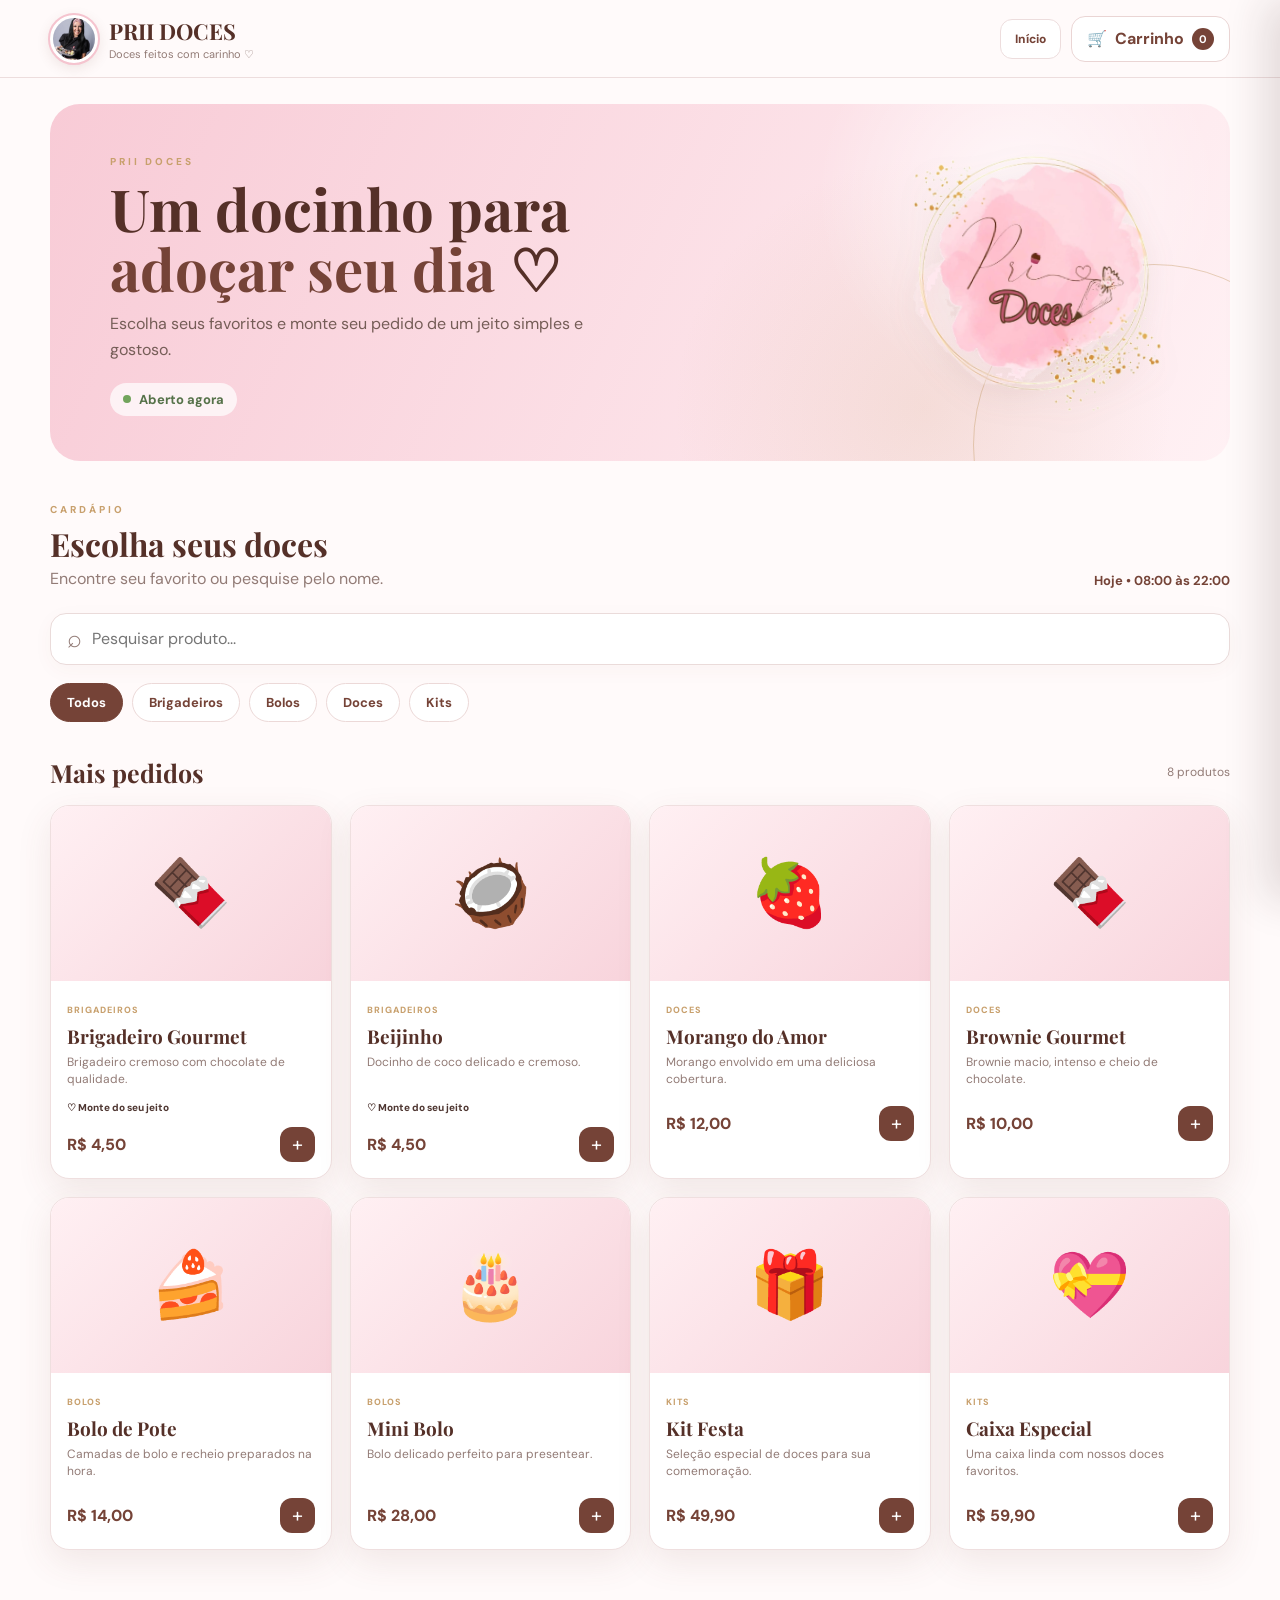
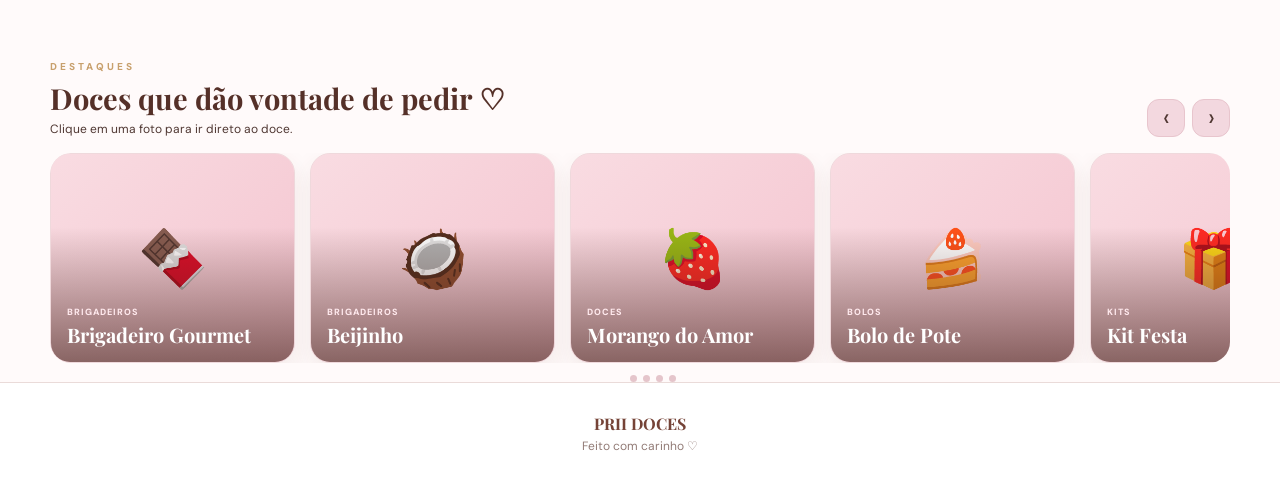
==== cardapio.html @ 85ca5402 "Add files via upload" ====
<!--
=================================================================
ARQUIVO HTML DOCUMENTADO

Este projeto foi organizado para facilitar futuras alterações.

SEÇÕES PRINCIPAIS:
1. Cabeçalho
2. Apresentação da empresa
3. Cardápio
4. Carrinho
5. Rodapé

DICA:
Procure pelos comentários ===== para localizar cada área.
=================================================================
-->

<!DOCTYPE html>
<html lang="pt-BR">
<head>
  <meta charset="UTF-8">
  <meta name="viewport" content="width=device-width, initial-scale=1.0">

  <!-- =========================================================
       PRII DOCES | SITE DA LOJA
       Estrutura:
       1. Cabeçalho
       2. Hero / apresentação
       3. Busca e categorias
       4. Produtos
       5. Carrinho
       6. Finalização
       ========================================================= -->

  <title>Cardápio | PRII DOCES</title>

  <!-- Fontes -->
  <link rel="preconnect" href="https://fonts.googleapis.com">
  <link rel="preconnect" href="https://fonts.gstatic.com" crossorigin>
  <link href="https://fonts.googleapis.com/css2?family=DM+Sans:wght@400;500;600;700&family=Playfair+Display:wght@500;600;700&display=swap" rel="stylesheet">

  <!-- Estilos do projeto -->
  <link rel="stylesheet" href="style.css">
</head>

<body>
  <!-- =========================================================
       HEADER
       ========================================================= -->
  <header class="site-header">
    <div class="container header-content">

      <a class="brand" href="index.html" aria-label="PRII DOCES - início">
        <img
          class="brand-photo"
          src="assets/perfil.jpg"
          alt="Foto da dona da PRII DOCES"
        >

        <div class="brand-info">
          <strong>PRII DOCES</strong>
          <span>Doces feitos com carinho ♡</span>
        </div>
      </a>

      <div class="header-actions">
        <a class="header-home-link" href="index.html">Início</a>

      <button class="cart-button" id="openCart" type="button">
        <span class="cart-icon">🛒</span>
        <span class="cart-label">Carrinho</span>
        <b id="cartCount">0</b>
      </button>
      </div>

    </div>
  </header>


  <main>

    <!-- =======================================================
         HERO
         ======================================================= -->
    <section class="hero-section">
      <div class="container hero-card">

        <div class="hero-content">
          <span class="eyebrow">PRII DOCES</span>

          <h1>
            Um docinho para
            <em>adoçar seu dia</em> ♡
          </h1>

          <p>
            Escolha seus favoritos e monte seu pedido
            de um jeito simples e gostoso.
          </p>

          <div class="store-status">
            <i></i>
            <span>Aberto agora</span>
          </div>
        </div>

        <!-- Selo com o logo enviado pela cliente -->
        <img
          class="hero-seal"
          src="assets/selo-piu-doces.png"
          alt="PRII DOCES"
        >

      </div>
    </section>


    <!-- =======================================================
         CARDÁPIO
         ======================================================= -->
    <section class="menu-section" id="cardapio">
      <div class="container">

        <div class="menu-heading">
          <div>
            <span class="section-label">CARDÁPIO</span>
            <h2>Escolha seus doces</h2>
            <p>Encontre seu favorito ou pesquise pelo nome.</p>
          </div>

          <span class="opening-hours">
            Hoje • 08:00 às 22:00
          </span>
        </div>


        <!-- Busca -->
        <div class="search-box">
          <span aria-hidden="true">⌕</span>

          <input
            id="searchInput"
            type="search"
            placeholder="Pesquisar produto..."
            autocomplete="off"
            aria-label="Pesquisar produto"
          >
        </div>


        <!-- Categorias -->
        <nav class="categories" id="categories" aria-label="Categorias do cardápio">

          <button class="category-button active" data-category="Todos" type="button">
            Todos
          </button>

          <button class="category-button" data-category="Brigadeiros" type="button">
            Brigadeiros
          </button>

          <button class="category-button" data-category="Bolos" type="button">
            Bolos
          </button>

          <button class="category-button" data-category="Doces" type="button">
            Doces
          </button>

          <button class="category-button" data-category="Kits" type="button">
            Kits
          </button>

        </nav>


        <!-- Produtos -->
        <div class="section-title">
          <h2>Mais pedidos</h2>
          <span id="resultCount"></span>
        </div>

        <div class="products-grid" id="products">
          <!-- Os produtos são renderizados pelo script.js -->
        </div>

      </div>
    </section>

  
<section class="featured-section">
  <div class="featured-heading">
    <div>
      <span class="section-label">DESTAQUES</span>
      <h2>Doces que dão vontade de pedir ♡</h2>
      <p>Clique em uma foto para ir direto ao doce.</p>
    </div>
    <div class="carousel-controls">
      <button id="carouselPrev" type="button">‹</button>
      <button id="carouselNext" type="button">›</button>
    </div>
  </div>
  <div class="carousel-window" id="carouselWindow">
    <div class="carousel-track" id="carouselTrack"></div>
  </div>
  <div class="carousel-dots" id="carouselDots"></div>
</section>

</main>


  <!-- =========================================================
       OVERLAY
       ========================================================= -->
  <div class="overlay" id="overlay"></div>


  <!-- =========================================================
       CARRINHO
       ========================================================= -->
  <aside class="cart-panel" id="cart" aria-label="Carrinho de compras">

    <div class="cart-header">
      <div>
        <span class="section-label">SEU PEDIDO</span>
        <h2>Carrinho</h2>
      </div>

      <button id="closeCart" class="close-button" type="button" aria-label="Fechar carrinho">
        ×
      </button>
    </div>

    <div class="cart-items" id="cartItems">
      <!-- Itens renderizados pelo script.js -->
    </div>

    <div class="cart-footer">

      <div class="cart-total">
        <span>Total</span>
        <strong id="cartTotal">R$ 0,00</strong>
      </div>

      <button class="primary-button" id="checkout" type="button">
        Continuar pedido
      </button>

    </div>

  </aside>

  <!-- PERSONALIZAÇÃO DO PRODUTO -->
  <div class="modal" id="customizationModal">
    <div class="modal-card product-customization-card">
      <button class="modal-close" id="closeCustomization" type="button">×</button>
      <span class="section-label">PERSONALIZE SEU PEDIDO</span>
      <div class="custom-product-heading">
        <div class="custom-product-icon" id="customProductEmoji">🍫</div>
        <div><h2 id="customProductName">Brigadeiro Gourmet</h2><p id="customProductDescription">Monte do seu jeito. Todas as opções são opcionais.</p></div>
      </div>
      <div class="custom-option-group"><div class="custom-option-title"><strong>Base / sabor</strong><span>Opcional</span></div><select id="customFlavor"><option value="">Não escolher</option><option>Chocolate</option><option>Ninho</option><option>Meio amargo</option></select></div>
      <div class="custom-option-group"><div class="custom-option-title"><strong>Recheio</strong><span>Opcional</span></div><select id="customFilling"><option value="">Sem recheio</option><option>Nutella</option><option>Morango</option><option>Coco</option></select></div>
      <div class="custom-option-group"><div class="custom-option-title"><strong>Finalização</strong><span>Opcional</span></div><select id="customTopping"><option value="">Não escolher</option><option>Granulado</option><option>Leite Ninho</option><option>Paçoca</option><option>Coco</option></select></div>
      <div class="custom-quantity-row"><div><strong>Quantidade</strong><span>Escolha quantos deseja adicionar</span></div><div class="custom-quantity-controls"><button id="customQuantityMinus" type="button">−</button><strong id="customQuantity">1</strong><button id="customQuantityPlus" type="button">+</button></div></div>
      <button class="primary-button" id="confirmCustomization" type="button">Adicionar ao carrinho</button>
      <button class="text-button" id="skipCustomization" type="button">Continuar sem personalizar</button>
    </div>
  </div>


  <!-- =========================================================
       MODAL DE FINALIZAÇÃO
       ========================================================= -->
  <div class="modal" id="checkoutModal">

    <div class="modal-card">

      <button
        class="modal-close"
        id="closeCheckout"
        type="button"
        aria-label="Fechar"
      >
        ×
      </button>

      <span class="section-label">FINALIZAR PEDIDO</span>

      <h2>Vamos preparar seu pedido ♡</h2>

      <label>
        Seu nome
        <input id="customerName" type="text" placeholder="Digite seu nome">
      </label>

      <label>
        Forma de pagamento
        <select id="payment">
          <option value="Pix">Pix</option>
          <option value="Cartão">Cartão</option>
          <option value="Dinheiro">Dinheiro</option>
        </select>
      </label>


      <div class="cash-change-box" id="cashChangeBox" hidden>
        <label>
          Troco para quanto?
          <input id="changeFor" type="number" min="0" step="0.01" inputmode="decimal" placeholder="Ex.: 50,00">
        </label>
        <p id="changePreview" class="change-preview">Informe o valor que você vai entregar.</p>
      </div>

      <label>
        Endereço / observação
        <textarea
          id="address"
          rows="3"
          placeholder="Endereço para entrega ou observações"
        ></textarea>
      </label>

      <button class="primary-button" id="whatsappOrder" type="button">
        Enviar pedido pelo WhatsApp
      </button>

      <small>
        O número do WhatsApp será configurado na próxima etapa.
      </small>

    </div>

  </div>


  <!-- =========================================================
       FOOTER
       ========================================================= -->
  <footer class="site-footer">
    <strong>PRII DOCES</strong>
    <span>Feito com carinho ♡</span>
  </footer>


  <!-- JavaScript principal -->
  <script src="script.js"></script>

</body>
</html>
---- style.css ----
/*
=================================================================
ARQUIVO CSS DOCUMENTADO

Organização sugerida:
01. Reset
02. Variáveis
03. Layout
04. Componentes
05. Responsividade

Altere cores, espaçamentos e fontes aqui.
=================================================================
*/

/* ============================================================
   PIU DOCES | STYLE.CSS
   Organização:
   01. Variáveis
   02. Reset / base
   03. Header
   04. Hero
   05. Cardápio
   06. Produtos
   07. Carrinho
   08. Modal
   09. Footer
   10. Responsividade
   ============================================================ */


/* ============================================================
   01. VARIÁVEIS
   ============================================================ */
:root {
  --color-background: #fffafa;
  --color-surface: #ffffff;

  --color-pink-light: #fff0f4;
  --color-pink: #f5c4cf;
  --color-pink-strong: #e89aaa;

  --color-wine: #754337;
  --color-wine-dark: #553028;

  --color-gold: #c8a06d;

  --color-text: #4f3732;
  --color-muted: #927b76;

  --border-color: #eddddd;

  --shadow-soft: 0 12px 35px rgba(117, 67, 55, 0.10);
}


/* ============================================================
   02. RESET / BASE
   ============================================================ */
* {
  box-sizing: border-box;
  margin: 0;
  padding: 0;
}

html {
  scroll-behavior: smooth;
}

body {
  min-height: 100vh;
  background: var(--color-background);
  color: var(--color-text);
  font-family: "DM Sans", sans-serif;
}

button,
input,
select,
textarea {
  font: inherit;
}

button {
  border: 0;
  cursor: pointer;
}

img {
  display: block;
  max-width: 100%;
}

.container {
  width: min(1180px, calc(100% - 40px));
  margin-inline: auto;
}

h1,
h2,
h3 {
  font-family: "Playfair Display", serif;
  color: var(--color-wine-dark);
}


/* ============================================================
   03. HEADER
   ============================================================ */
.site-header {
  position: sticky;
  top: 0;
  z-index: 20;

  height: 78px;

  background: rgba(255, 250, 250, 0.94);
  border-bottom: 1px solid var(--border-color);

  backdrop-filter: blur(12px);
}

.header-content {
  height: 100%;
  display: flex;
  align-items: center;
  justify-content: space-between;
}


/* Logo / perfil */
.brand {
  display: flex;
  align-items: center;
  gap: 11px;

  color: inherit;
  text-decoration: none;
}

.brand-photo {
  width: 48px;
  height: 48px;

  border-radius: 50%;
  object-fit: cover;

  border: 3px solid #fff;
  outline: 2px solid var(--color-pink);
  box-shadow: 0 4px 14px rgba(117, 67, 55, 0.15);
}

.brand-info strong {
  display: block;

  font-family: "Playfair Display", serif;
  font-size: 22px;

  color: var(--color-wine-dark);
}

.brand-info span {
  display: block;

  margin-top: 1px;

  color: var(--color-muted);
  font-size: 11px;
}


/* Carrinho do header */
.cart-button {
  display: flex;
  align-items: center;
  gap: 8px;

  padding: 11px 15px;

  border: 1px solid #ead5d4;
  border-radius: 14px;

  background: var(--color-surface);
  color: var(--color-wine);

  font-weight: 700;
}

.cart-button b {
  min-width: 22px;
  height: 22px;

  display: grid;
  place-items: center;

  border-radius: 50%;

  background: var(--color-wine);
  color: #fff;

  font-size: 11px;
}



/* ============================================================
   03B. TELA DE ENTRADA / CAPA PRII DOCES
   ============================================================ */
.welcome-section {
  min-height: 100svh;
  position: relative;
  overflow: hidden;
  display: grid;
  place-items: center;
  padding: 44px 20px;
  background:
    radial-gradient(circle at 15% 18%, rgba(255,255,255,.55), transparent 22%),
    radial-gradient(circle at 88% 80%, rgba(200,160,109,.22), transparent 24%),
    linear-gradient(145deg, #efadbf 0%, #f5c2cf 48%, #f8d6df 100%);
}

.welcome-section::before {
  content: "";
  position: absolute;
  width: min(760px, 90vw);
  height: min(760px, 90vw);
  border: 1px solid rgba(200,160,109,.38);
  border-radius: 50%;
  transform: translate(8%, -3%);
}

.welcome-section::after {
  content: "✦  •  ✦  •  ✦";
  position: absolute;
  right: 5%;
  bottom: 7%;
  color: rgba(200,160,109,.65);
  font-size: 20px;
  letter-spacing: 10px;
  transform: rotate(-8deg);
}

.welcome-card {
  position: relative;
  z-index: 2;
  width: min(620px, 100%);
  padding: 34px 30px 28px;
  text-align: center;
  border: 1px solid rgba(255,255,255,.58);
  border-radius: 34px;
  background: rgba(255,248,250,.28);
  box-shadow: 0 25px 70px rgba(117,67,55,.15);
  backdrop-filter: blur(8px);
}

.welcome-kicker {
  display: block;
  color: #8a5a4b;
  font-size: 10px;
  font-weight: 800;
  letter-spacing: 3px;
}

.welcome-logo-wrap {
  width: 210px;
  height: 210px;
  margin: 13px auto 8px;
  display: grid;
  place-items: center;
  border-radius: 50%;
  background: rgba(255,255,255,.42);
  box-shadow: 0 12px 30px rgba(117,67,55,.10);
}

.welcome-logo {
  width: 100%;
  height: 100%;
  object-fit: contain;
  filter: drop-shadow(0 7px 9px rgba(117,67,55,.08));
}

.welcome-card h1 {
  margin: 6px 0 9px;
  font-size: clamp(30px, 5vw, 44px);
  line-height: 1.08;
}

.welcome-card h1 em {
  color: #754337;
  font-style: normal;
}

.welcome-card > p {
  max-width: 470px;
  margin: 0 auto;
  color: #755d57;
  font-size: 14px;
  line-height: 1.55;
}

.welcome-actions {
  display: grid;
  gap: 11px;
  margin: 24px auto 20px;
  text-align: left;
}

.welcome-button {
  min-height: 68px;
  display: grid;
  grid-template-columns: 46px 1fr 24px;
  align-items: center;
  gap: 10px;
  padding: 10px 15px;
  border: 1px solid rgba(117,67,55,.12);
  border-radius: 18px;
  color: #553028;
  text-decoration: none;
  background: rgba(255,255,255,.86);
  box-shadow: 0 8px 20px rgba(117,67,55,.08);
  transition: transform .2s ease, box-shadow .2s ease, background .2s ease;
}

.welcome-button:hover {
  transform: translateY(-2px);
  box-shadow: 0 13px 28px rgba(117,67,55,.13);
}

.welcome-button-icon {
  width: 42px;
  height: 42px;
  display: grid;
  place-items: center;
  border-radius: 13px;
  background: #f8dce4;
  font-size: 20px;
}

.welcome-button strong,
.welcome-button small {
  display: block;
}

.welcome-button strong {
  font-size: 14px;
}

.welcome-button small {
  margin-top: 2px;
  color: #927b76;
  font-size: 11px;
}

.welcome-button > b {
  color: #a77869;
  font-size: 25px;
  font-weight: 500;
  text-align: right;
}

.welcome-button-menu {
  background: #fffafc;
}

.welcome-button-whatsapp .welcome-button-icon {
  background: #f2d7df;
}

.welcome-button-instagram .welcome-button-icon {
  background: #eed5dd;
}

.welcome-footer {
  color: #8f675c;
  font-size: 9px;
  font-weight: 800;
  letter-spacing: 2px;
}

.welcome-decor {
  position: absolute;
  width: 170px;
  height: 170px;
  border: 1px solid rgba(255,255,255,.42);
  border-radius: 50%;
}

.welcome-decor-one {
  left: -70px;
  top: 14%;
}

.welcome-decor-two {
  right: -75px;
  bottom: 18%;
}

@media (max-width: 600px) {
  .welcome-section {
    min-height: auto;
    padding: 24px 14px;
  }

  .welcome-card {
    padding: 26px 17px 22px;
    border-radius: 27px;
  }

  .welcome-logo-wrap {
    width: 175px;
    height: 175px;
  }

  .welcome-card h1 {
    font-size: 31px;
  }

  .welcome-button {
    min-height: 64px;
    grid-template-columns: 42px 1fr 20px;
    padding: 9px 12px;
  }
}


/* ============================================================
   04. HERO
   ============================================================ */
.hero-section {
  padding-top: 26px;
}

.hero-card {
  min-height: 310px;

  position: relative;
  overflow: hidden;

  display: flex;
  align-items: center;

  padding: 45px 60px;

  border-radius: 30px;

  background:
    radial-gradient(circle at 82% 25%, rgba(255, 255, 255, 0.70), transparent 20%),
    radial-gradient(circle at 74% 85%, rgba(200, 160, 109, 0.16), transparent 27%),
    linear-gradient(115deg, #f8cbd6, #fff1f4);
}


/* Círculo decorativo */
.hero-card::after {
  content: "";

  position: absolute;

  width: 360px;
  height: 360px;

  right: -105px;
  bottom: -165px;

  border: 1px solid rgba(200, 160, 109, 0.45);
  border-radius: 50%;
}


.hero-content {
  position: relative;
  z-index: 2;

  max-width: 650px;
}

.section-label,
.eyebrow {
  color: var(--color-gold);

  font-size: 10px;
  font-weight: 800;

  letter-spacing: 3px;
}


.hero-card h1 {
  margin: 9px 0 13px;

  font-size: clamp(35px, 5vw, 58px);
  line-height: 1.03;
}

.hero-card h1 em {
  color: var(--color-wine);
  font-style: normal;
}

.hero-card p {
  max-width: 510px;

  color: #755d57;

  line-height: 1.6;
}


.store-status {
  display: inline-flex;
  align-items: center;
  gap: 8px;

  margin-top: 20px;
  padding: 8px 13px;

  border-radius: 99px;

  background: rgba(255, 255, 255, 0.72);

  color: #557249;

  font-size: 13px;
  font-weight: 700;
}

.store-status i {
  width: 8px;
  height: 8px;

  border-radius: 50%;

  background: #72a45c;
}


/* Selo enviado pela cliente */
.hero-seal {
  position: absolute;
  z-index: 2;

  right: 5%;
  top: 50%;

  width: 270px;
  height: 270px;

  object-fit: contain;

  transform: translateY(-50%) rotate(3deg);

  filter: drop-shadow(0 12px 15px rgba(117, 67, 55, 0.10));
}


/* ============================================================
   05. CARDÁPIO
   ============================================================ */
.menu-section {
  padding: 36px 0 70px;
}

.menu-heading {
  display: flex;
  align-items: end;
  justify-content: space-between;
  gap: 20px;
}

.menu-heading h2 {
  margin-top: 4px;

  font-size: 32px;
}

.menu-heading p {
  margin-top: 3px;

  color: var(--color-muted);
}

.opening-hours {
  color: var(--color-wine);

  font-size: 13px;
  font-weight: 700;
}


/* Busca */
.search-box {
  height: 52px;

  display: flex;
  align-items: center;
  gap: 10px;

  margin-top: 24px;
  padding: 0 16px;

  background: #fff;

  border: 1px solid #eadbda;
  border-radius: 16px;

  box-shadow: 0 5px 20px rgba(117, 67, 55, 0.04);
}

.search-box span {
  color: var(--color-muted);
  font-size: 25px;
}

.search-box input {
  width: 100%;

  outline: none;
  border: 0;

  background: transparent;
  color: var(--color-text);
}


/* Categorias */
.categories {
  display: flex;
  gap: 9px;

  overflow-x: auto;

  padding: 18px 0 7px;

  scrollbar-width: none;
}

.categories::-webkit-scrollbar {
  display: none;
}

.category-button {
  flex: 0 0 auto;

  padding: 10px 16px;

  border: 1px solid #ecd9d8;
  border-radius: 99px;

  background: #fff;
  color: var(--color-wine);

  font-size: 13px;
  font-weight: 700;

  transition: 0.2s;
}

.category-button:hover {
  transform: translateY(-1px);
}

.category-button.active {
  border-color: var(--color-wine);

  background: var(--color-wine);
  color: #fff;
}


/* Título dos resultados */
.section-title {
  display: flex;
  align-items: center;
  justify-content: space-between;

  margin: 27px 0 16px;
}

.section-title h2 {
  font-size: 25px;
}

#resultCount {
  color: var(--color-muted);
  font-size: 12px;
}


/* ============================================================
   06. PRODUTOS
   ============================================================ */
.products-grid {
  display: grid;
  grid-template-columns: repeat(4, 1fr);
  gap: 18px;
}

.product-card {
  overflow: hidden;

  background: #fff;

  border: 1px solid #efdfdf;
  border-radius: 19px;

  box-shadow: var(--shadow-soft);

  transition: 0.2s ease;
}

.product-card:hover {
  transform: translateY(-3px);

  box-shadow: 0 18px 40px rgba(117, 67, 55, 0.13);
}


.product-image {
  height: 175px;

  display: grid;
  place-items: center;

  background: linear-gradient(135deg, #fff0f3, #f8d4dc);

  font-size: 65px;
}

.product-info {
  padding: 16px;
}

.product-category {
  color: var(--color-gold);

  text-transform: uppercase;
  letter-spacing: 1px;

  font-size: 9px;
  font-weight: 800;
}

.product-info h3 {
  margin: 5px 0;

  font-size: 19px;
}

.product-info p {
  min-height: 39px;

  color: var(--color-muted);

  font-size: 12px;
  line-height: 1.45;
}

.product-bottom {
  display: flex;
  align-items: center;
  justify-content: space-between;

  margin-top: 13px;
}

.product-price {
  color: var(--color-wine);
  font-weight: 800;
}

.add-product {
  width: 35px;
  height: 35px;

  border-radius: 12px;

  background: var(--color-wine);
  color: #fff;

  font-size: 20px;
}


/* ============================================================
   07. CARRINHO
   ============================================================ */
.overlay {
  position: fixed;
  inset: 0;
  z-index: 30;

  background: rgba(50, 28, 24, 0.38);

  opacity: 0;
  visibility: hidden;

  transition: 0.25s;
}

.overlay.show {
  opacity: 1;
  visibility: visible;
}

.cart-panel {
  position: fixed;
  z-index: 40;

  top: 0;
  right: 0;

  width: min(420px, 100%);
  height: 100%;

  display: flex;
  flex-direction: column;

  background: #fffafa;

  box-shadow: -15px 0 40px rgba(60, 30, 25, 0.14);

  transform: translateX(100%);
  transition: transform 0.3s ease;
}

.cart-panel.open {
  transform: translateX(0);
}

.cart-header {
  display: flex;
  justify-content: space-between;

  padding: 25px;

  border-bottom: 1px solid #efdddd;
}

.cart-header h2 {
  margin-top: 3px;
  font-size: 28px;
}

.close-button,
.modal-close {
  background: transparent;

  color: var(--color-wine);

  font-size: 28px;
}

.cart-items {
  flex: 1;

  overflow-y: auto;

  padding: 18px 25px;
}

.empty-cart {
  margin-top: 100px;

  text-align: center;

  color: var(--color-muted);
}

.empty-cart .empty-icon {
  margin-bottom: 12px;

  font-size: 55px;
}

.empty-cart h3 {
  margin-bottom: 5px;
}

.cart-item {
  display: grid;
  grid-template-columns: 58px 1fr auto;
  gap: 12px;
  align-items: center;

  padding: 12px 0;

  border-bottom: 1px solid #f0e2e1;
}

.cart-item-image {
  width: 58px;
  height: 58px;

  display: grid;
  place-items: center;

  border-radius: 13px;

  background: #f9dce2;

  font-size: 28px;
}

.cart-item h4 {
  color: var(--color-wine-dark);
  font-size: 14px;
}

.cart-item p {
  margin-top: 3px;

  color: var(--color-muted);
  font-size: 12px;
}

.quantity-controls {
  display: flex;
  align-items: center;
  gap: 7px;

  margin-top: 7px;
}

.quantity-controls button {
  width: 22px;
  height: 22px;

  border-radius: 7px;

  background: #f4dfe1;
  color: var(--color-wine);
}

.cart-footer {
  padding: 20px 25px 28px;

  border-top: 1px solid #efdddd;
}

.cart-total {
  display: flex;
  justify-content: space-between;
  align-items: center;

  margin-bottom: 14px;
}

.cart-total strong {
  color: var(--color-wine);
  font-size: 21px;
}


/* Botão principal */
.primary-button {
  width: 100%;

  padding: 14px;

  border-radius: 13px;

  background: var(--color-wine);
  color: #fff;

  font-weight: 800;
}

.primary-button:disabled {
  opacity: 0.5;
  cursor: not-allowed;
}


/* ============================================================
   08. MODAL
   ============================================================ */
.modal {
  position: fixed;
  inset: 0;
  z-index: 50;

  display: grid;
  place-items: center;

  padding: 20px;

  background: rgba(50, 28, 24, 0.42);

  opacity: 0;
  visibility: hidden;

  transition: 0.2s;
}

.modal.show {
  opacity: 1;
  visibility: visible;
}

.modal-card {
  position: relative;

  width: min(500px, 100%);

  padding: 30px;

  background: #fffafa;

  border-radius: 24px;

  box-shadow: 0 25px 70px rgba(50, 28, 24, 0.25);
}

.modal-card h2 {
  margin: 7px 0 22px;

  font-size: 28px;
}

.modal-close {
  position: absolute;

  top: 15px;
  right: 20px;
}

.modal-card label {
  display: block;

  margin-bottom: 14px;

  color: var(--color-wine-dark);

  font-size: 13px;
  font-weight: 700;
}

.modal-card input,
.modal-card select,
.modal-card textarea {
  width: 100%;

  margin-top: 7px;
  padding: 12px 13px;

  outline: none;

  border: 1px solid #e8d5d3;
  border-radius: 11px;

  background: #fff;
  color: var(--color-text);

  resize: vertical;
}

.modal-card small {
  display: block;

  margin-top: 9px;

  color: var(--color-muted);

  text-align: center;

  font-size: 10px;
}


/* ============================================================
   09. FOOTER
   ============================================================ */
.site-footer {
  padding: 30px 20px;

  background: #fff;

  border-top: 1px solid #eadbd9;

  text-align: center;
}

.site-footer strong {
  display: block;

  color: var(--color-wine);

  font-family: "Playfair Display", serif;
}

.site-footer span {
  color: var(--color-muted);
  font-size: 12px;
}


/* ============================================================
   10. RESPONSIVIDADE
   ============================================================ */
@media (max-width: 900px) {
  .hero-card,
  .menu-section .container {
    width: min(100% - 40px, 1180px);
  }

  .products-grid {
    grid-template-columns: repeat(2, 1fr);
  }

  .hero-seal {
    right: 2%;
    width: 220px;
    height: 220px;

    opacity: 0.75;
  }
}


@media (max-width: 600px) {
  .container {
    width: min(100% - 28px, 1180px);
  }

  .site-header {
    height: 74px;
  }

  .brand-photo {
    width: 44px;
    height: 44px;
  }

  .brand-info strong {
    font-size: 19px;
  }

  .cart-label {
    display: none;
  }

  .hero-section {
    padding-top: 14px;
  }

  .hero-card {
    min-height: 350px;

    align-items: flex-start;

    padding: 34px 24px;

    border-radius: 24px;
  }

  .hero-card h1 {
    font-size: 40px;
  }

  .hero-seal {
    width: 190px;
    height: 190px;

    right: 2px;
    bottom: -25px;
    top: auto;

    transform: rotate(3deg);

    opacity: 0.58;
  }

  .menu-heading {
    align-items: flex-start;
    flex-direction: column;
  }

  .products-grid {
    grid-template-columns: repeat(2, 1fr);
    gap: 11px;
  }

  .product-image {
    height: 135px;
    font-size: 50px;
  }

  .product-info {
    padding: 12px;
  }

  .product-info h3 {
    font-size: 16px;
  }

  .product-info p {
    font-size: 11px;
  }

  .product-price {
    font-size: 13px;
  }
}


/* PERSONALIZAÇÃO E TROCO */
.product-customization-card{max-height:min(760px,92vh);overflow-y:auto}.custom-product-heading{display:flex;align-items:center;gap:14px;margin:10px 0 22px;padding-right:25px}.custom-product-icon{width:64px;height:64px;flex:0 0 64px;display:grid;place-items:center;border-radius:18px;background:linear-gradient(135deg,#fff0f3,#f7cbd4);font-size:34px}.custom-product-heading h2{margin:0 0 4px;font-size:25px}.custom-product-heading p{color:var(--muted);font-size:12px;line-height:1.45}.custom-option-group{margin-bottom:14px}.custom-option-title{display:flex;align-items:center;justify-content:space-between;margin-bottom:7px}.custom-option-title strong{color:var(--wine-dark);font-size:13px}.custom-option-title span{color:var(--gold);font-size:10px;font-weight:800;text-transform:uppercase;letter-spacing:.7px}.custom-option-group select{width:100%;padding:12px 13px;border:1px solid #e8d5d3;border-radius:11px;outline:none;background:white;color:var(--text)}.custom-quantity-row{display:flex;align-items:center;justify-content:space-between;gap:15px;margin:20px 0;padding:14px;border-radius:14px;background:#fff3f5;border:1px solid #f0dfe0}.custom-quantity-row>div:first-child strong,.custom-quantity-row>div:first-child span{display:block}.custom-quantity-row>div:first-child strong{color:var(--wine-dark);font-size:13px}.custom-quantity-row>div:first-child span{margin-top:3px;color:var(--muted);font-size:10px}.custom-quantity-controls{display:flex;align-items:center;gap:11px}.custom-quantity-controls button{width:30px;height:30px;border-radius:9px;background:var(--wine);color:white;font-size:18px}.custom-quantity-controls strong{min-width:18px;text-align:center;color:var(--wine-dark)}.text-button{width:100%;margin-top:9px;padding:10px;background:transparent;color:var(--wine);font-size:12px;font-weight:700}.cash-change-box{margin:-2px 0 14px;padding:13px;border:1px dashed #e1c8c7;border-radius:12px;background:#fff6f7}.cash-change-box label{margin-bottom:0}.cash-change-box[hidden]{display:none}.change-preview{margin-top:8px;color:var(--muted);font-size:11px}.change-preview.valid{color:#557249;font-weight:700}.change-preview.invalid{color:#a44949;font-weight:700}.customizable-label{display:block;margin-top:8px;color:var(--gold);font-size:10px;font-weight:800}


/* ============================================================
   BOTÃO SECUNDÁRIO DA PERSONALIZAÇÃO
   ============================================================ */

#skipCustomization {
  background: #f3d8df;
  color: var(--wine-dark);
  border: 1px solid #e7c2cb;
  border-radius: 12px;
  transition: .2s ease;
}

#skipCustomization:hover {
  background: #eccbd4;
  transform: translateY(-1px);
}

#skipCustomization:active {
  transform: translateY(0);
}

.featured-section{max-width:1180px;margin:34px auto 0}
.featured-heading{display:flex;align-items:end;justify-content:space-between;gap:20px;margin-bottom:16px}
.featured-heading h2{margin-top:4px;font-size:29px}
.featured-heading p{margin-top:4px;color:var(--muted);font-size:12px}
.carousel-controls{display:flex;gap:7px}
.carousel-controls button{width:38px;height:38px;border-radius:12px;background:#f3d8df;border:1px solid #e8c5cd;color:var(--wine-dark);font-size:25px;cursor:pointer}
.carousel-window{overflow:hidden;border-radius:21px}
.carousel-track{display:flex;gap:15px;will-change:transform;transition:transform 1.2s cubic-bezier(.22,.61,.36,1)}
.carousel-card{position:relative;flex:0 0 245px;height:210px;overflow:hidden;border-radius:20px;background:#f9dce2;border:1px solid #efd9dc;box-shadow:0 10px 25px rgba(117,67,55,.09);cursor:pointer}
.carousel-card img{width:100%;height:100%;display:block;object-fit:cover;transition:transform .4s}
.carousel-card:hover img{transform:scale(1.04)}
.carousel-card:after{content:"";position:absolute;inset:35% 0 0;background:linear-gradient(transparent,rgba(70,35,28,.62));pointer-events:none}
.carousel-placeholder{width:100%;height:100%;display:grid;place-items:center;background:linear-gradient(135deg,#f9dce2,#f4c4cf);font-size:56px}
.carousel-card-info{position:absolute;z-index:2;left:16px;right:16px;bottom:14px;color:white}
.carousel-card-info small{display:block;margin-bottom:3px;color:#ffe9ed;font-size:9px;font-weight:800;letter-spacing:1px;text-transform:uppercase}
.carousel-card-info strong{display:block;font-family:"Playfair Display",serif;font-size:20px}
.carousel-dots{display:flex;justify-content:center;gap:6px;margin-top:12px}
.carousel-dot{width:7px;height:7px;border:0;border-radius:50%;background:#e5c5cb;padding:0}
.carousel-dot.active{width:20px;border-radius:99px;background:var(--wine)}
.cash-change-box{margin:-2px 0 14px;padding:13px;border:1px dashed #e1c8c7;border-radius:12px;background:#fff6f7}
.cash-change-box[hidden]{display:none!important}
.cash-change-box input{width:100%;margin-top:7px;padding:12px 13px;border:1px solid #e8d5d3;border-radius:11px;outline:none;background:white;color:var(--text)}
.change-preview{margin-top:8px;color:var(--muted);font-size:11px}
.change-preview.valid{color:#557249;font-weight:700}
.change-preview.invalid{color:#a44949;font-weight:700}
.product-card.product-highlight{animation:productHighlight 1.8s ease}
@keyframes productHighlight{0%,100%{transform:translateY(0)}35%{transform:translateY(-5px);box-shadow:0 0 0 4px #f0c8d1,0 18px 40px rgba(117,67,55,.15)}}
@media(max-width:600px){.featured-section{margin-left:14px;margin-right:14px}.featured-heading h2{font-size:24px}.carousel-card{flex-basis:210px;height:185px}}

/* Separação site institucional / cardápio */
.header-actions{display:flex;align-items:center;gap:10px}.header-home-link{display:inline-flex;align-items:center;height:40px;padding:0 14px;border:1px solid var(--border-color);border-radius:12px;background:#fff;color:var(--color-wine);font-size:12px;font-weight:800;text-decoration:none;transition:.2s}.header-home-link:hover{transform:translateY(-1px);border-color:var(--color-pink-strong)}
@media(max-width:600px){.header-home-link{display:none}}
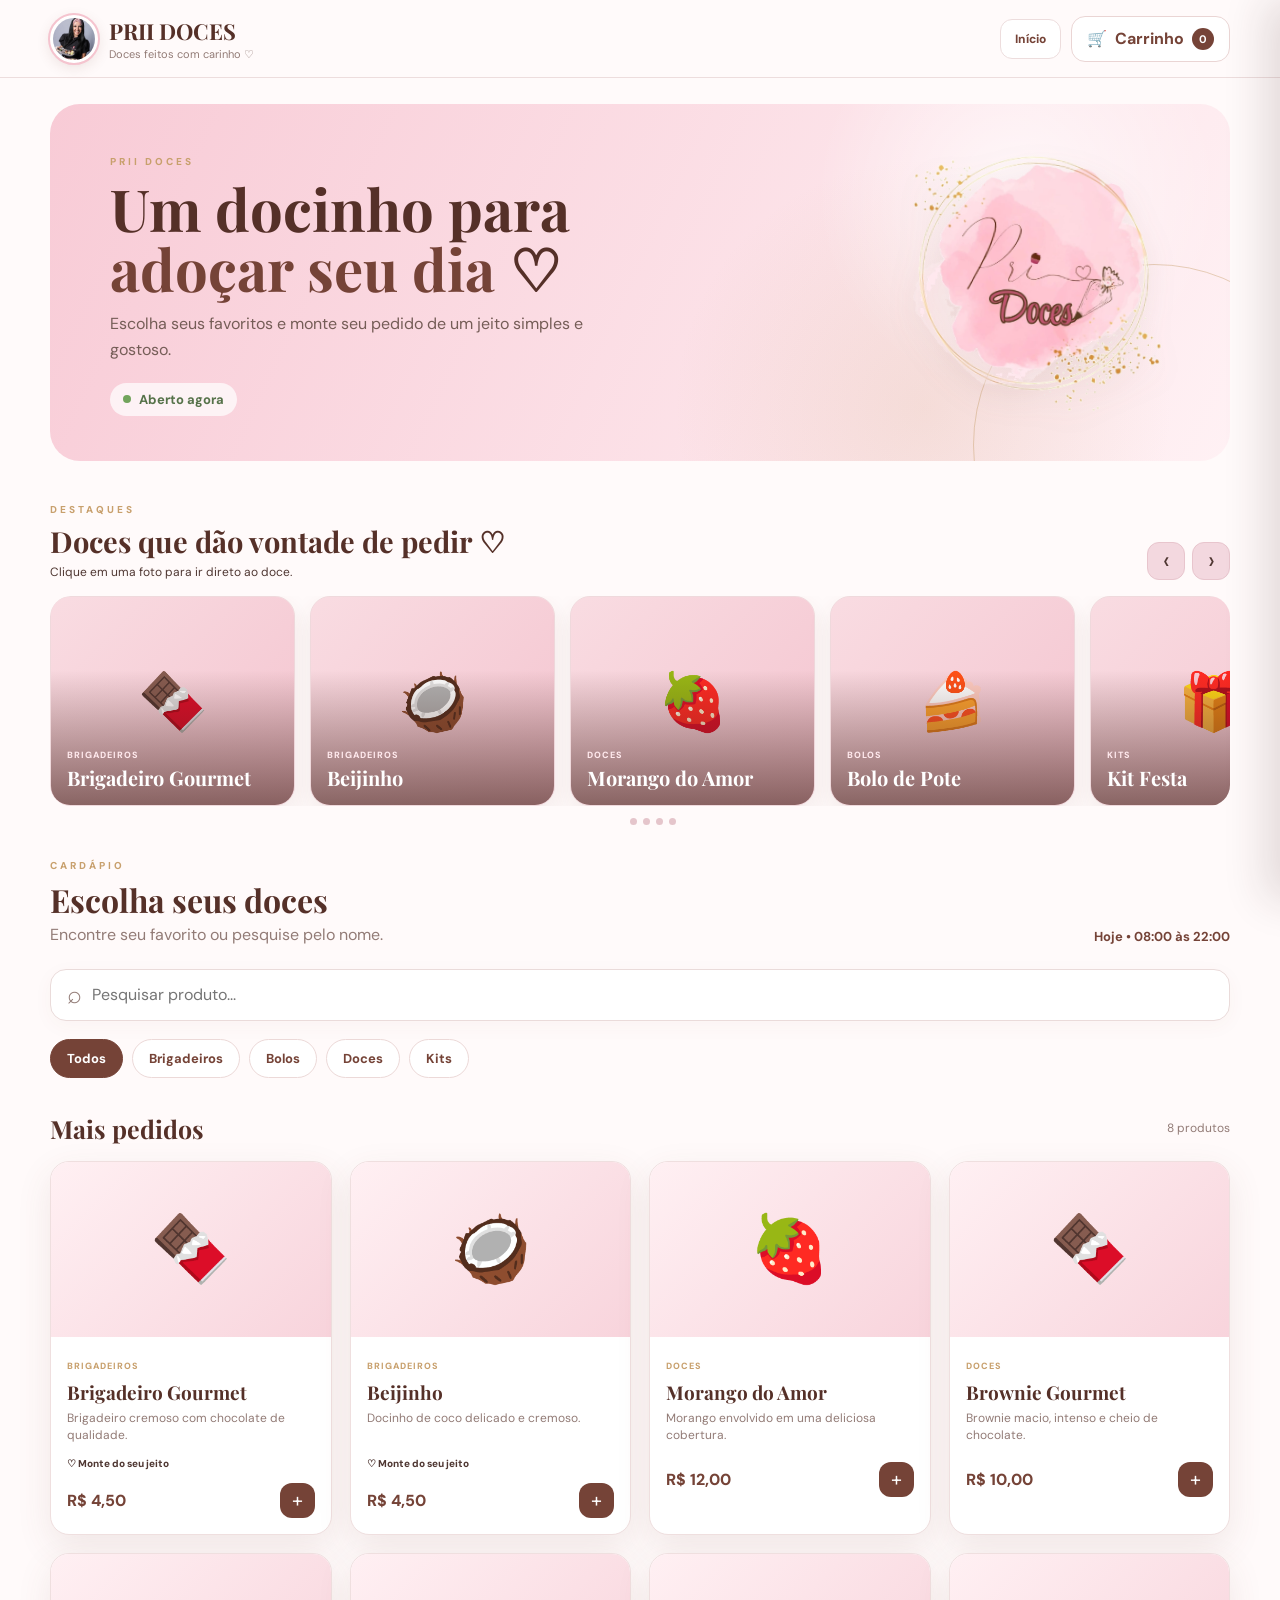
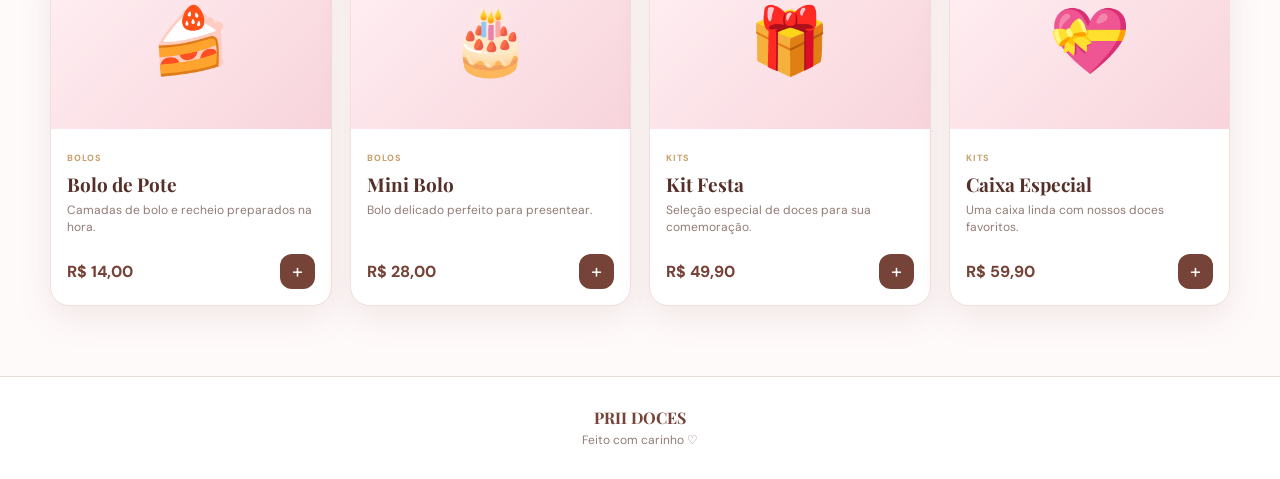
==== commit 2eda987a: "Add files via upload" ====
--- a/cardapio.html
+++ b/cardapio.html
@@ -122,6 +122,24 @@
     <section class="menu-section" id="cardapio">
       <div class="container">
 
+<section class="featured-section">
+  <div class="featured-heading">
+    <div>
+      <span class="section-label">DESTAQUES</span>
+      <h2>Doces que dão vontade de pedir ♡</h2>
+      <p>Clique em uma foto para ir direto ao doce.</p>
+    </div>
+    <div class="carousel-controls">
+      <button id="carouselPrev" type="button">‹</button>
+      <button id="carouselNext" type="button">›</button>
+    </div>
+  </div>
+  <div class="carousel-window" id="carouselWindow">
+    <div class="carousel-track" id="carouselTrack"></div>
+  </div>
+  <div class="carousel-dots" id="carouselDots"></div>
+</section>
+
         <div class="menu-heading">
           <div>
             <span class="section-label">CARDÁPIO</span>
@@ -133,6 +151,8 @@
             Hoje • 08:00 às 22:00
           </span>
         </div>
+
+
 
 
         <!-- Busca -->
@@ -189,23 +209,7 @@
     </section>
 
   
-<section class="featured-section">
-  <div class="featured-heading">
-    <div>
-      <span class="section-label">DESTAQUES</span>
-      <h2>Doces que dão vontade de pedir ♡</h2>
-      <p>Clique em uma foto para ir direto ao doce.</p>
-    </div>
-    <div class="carousel-controls">
-      <button id="carouselPrev" type="button">‹</button>
-      <button id="carouselNext" type="button">›</button>
-    </div>
-  </div>
-  <div class="carousel-window" id="carouselWindow">
-    <div class="carousel-track" id="carouselTrack"></div>
-  </div>
-  <div class="carousel-dots" id="carouselDots"></div>
-</section>
+
 
 </main>
 
--- a/style.css
+++ b/style.css
@@ -1228,15 +1228,16 @@
   transform: translateY(0);
 }
 
-.featured-section{max-width:1180px;margin:34px auto 0}
+.featured-section{width:100%;margin:0 0 28px}
 .featured-heading{display:flex;align-items:end;justify-content:space-between;gap:20px;margin-bottom:16px}
 .featured-heading h2{margin-top:4px;font-size:29px}
 .featured-heading p{margin-top:4px;color:var(--muted);font-size:12px}
 .carousel-controls{display:flex;gap:7px}
 .carousel-controls button{width:38px;height:38px;border-radius:12px;background:#f3d8df;border:1px solid #e8c5cd;color:var(--wine-dark);font-size:25px;cursor:pointer}
-.carousel-window{overflow:hidden;border-radius:21px}
+.carousel-window{overflow:hidden;border-radius:21px;touch-action:pan-y}
 .carousel-track{display:flex;gap:15px;will-change:transform;transition:transform 1.2s cubic-bezier(.22,.61,.36,1)}
 .carousel-card{position:relative;flex:0 0 245px;height:210px;overflow:hidden;border-radius:20px;background:#f9dce2;border:1px solid #efd9dc;box-shadow:0 10px 25px rgba(117,67,55,.09);cursor:pointer}
+.carousel-card:focus-visible{outline:3px solid #e89aaa;outline-offset:3px}
 .carousel-card img{width:100%;height:100%;display:block;object-fit:cover;transition:transform .4s}
 .carousel-card:hover img{transform:scale(1.04)}
 .carousel-card:after{content:"";position:absolute;inset:35% 0 0;background:linear-gradient(transparent,rgba(70,35,28,.62));pointer-events:none}
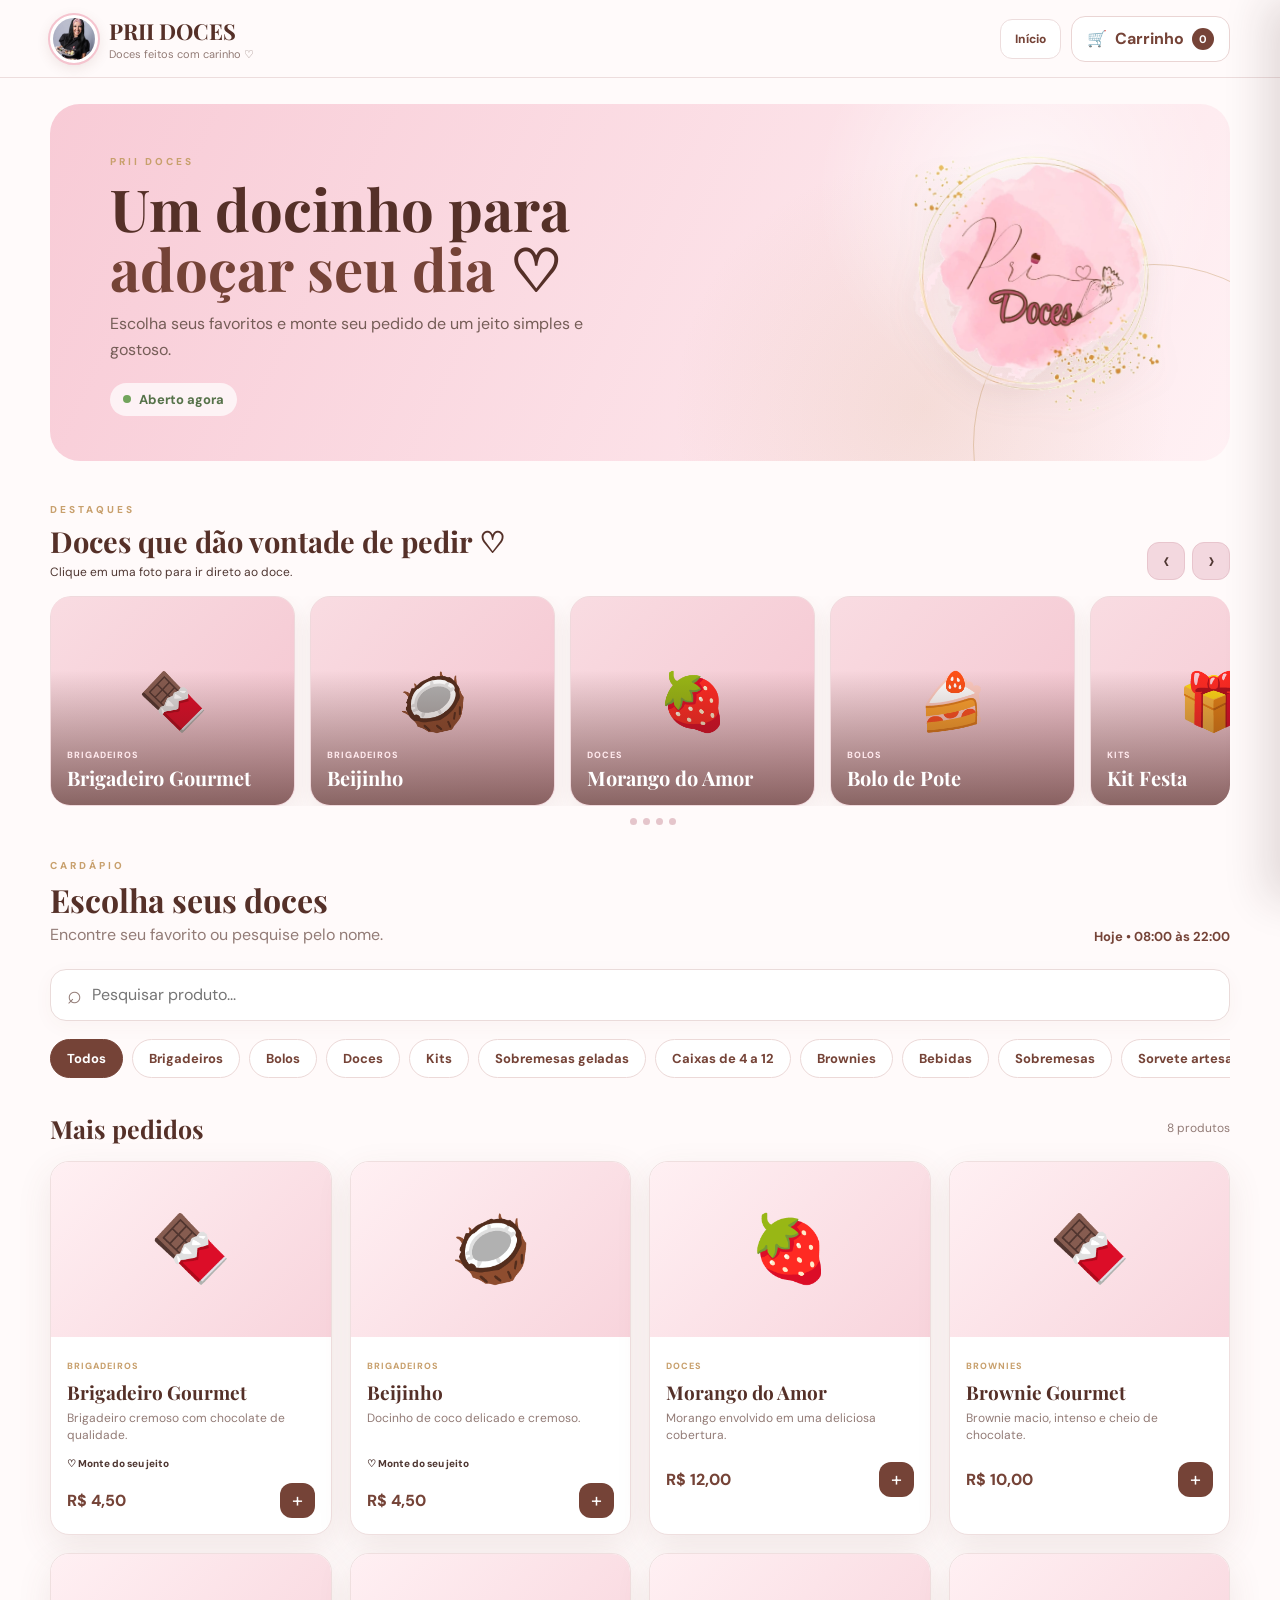
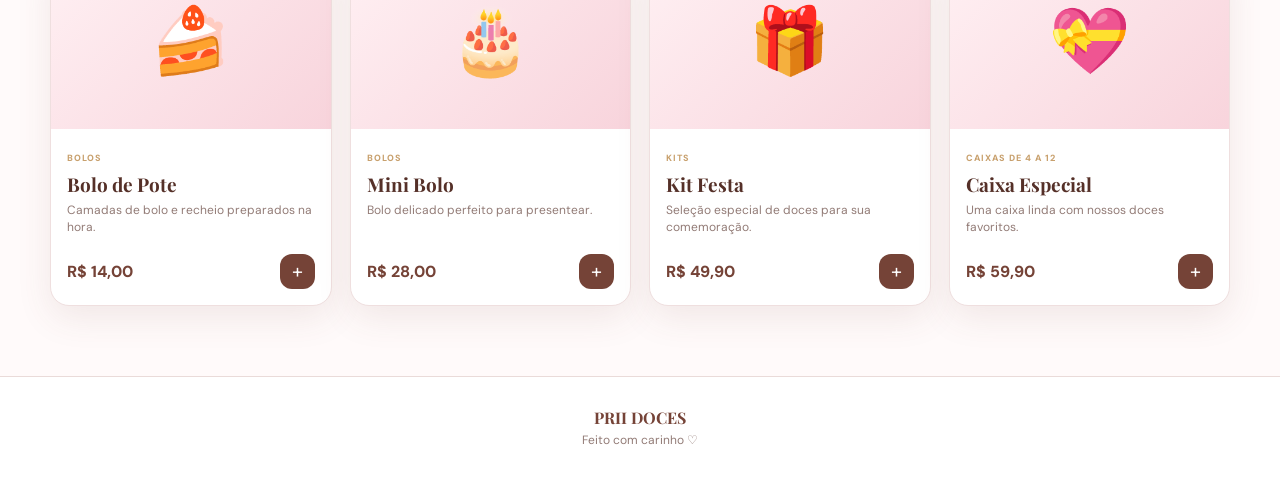
==== commit 0fb59dd1: "Add files via upload" ====
--- a/cardapio.html
+++ b/cardapio.html
@@ -41,7 +41,7 @@
   <link href="https://fonts.googleapis.com/css2?family=DM+Sans:wght@400;500;600;700&family=Playfair+Display:wght@500;600;700&display=swap" rel="stylesheet">
 
   <!-- Estilos do projeto -->
-  <link rel="stylesheet" href="style.css">
+  <link rel="stylesheet" href="css/cardapio.css">
 </head>
 
 <body>
@@ -192,6 +192,14 @@
             Kits
           </button>
 
+          <!-- Categorias adicionais acessadas pelos atalhos da página inicial. -->
+          <button class="category-button" data-category="Sobremesas geladas" type="button">Sobremesas geladas</button>
+          <button class="category-button" data-category="Caixas de 4 a 12" type="button">Caixas de 4 a 12</button>
+          <button class="category-button" data-category="Brownies" type="button">Brownies</button>
+          <button class="category-button" data-category="Bebidas" type="button">Bebidas</button>
+          <button class="category-button" data-category="Sobremesas" type="button">Sobremesas</button>
+          <button class="category-button" data-category="Sorvete artesanal" type="button">Sorvete artesanal</button>
+
         </nav>
 
 
@@ -202,7 +210,7 @@
         </div>
 
         <div class="products-grid" id="products">
-          <!-- Os produtos são renderizados pelo script.js -->
+          <!-- Os produtos são renderizados pelo js/cardapio.js -->
         </div>
 
       </div>
@@ -237,7 +245,7 @@
     </div>
 
     <div class="cart-items" id="cartItems">
-      <!-- Itens renderizados pelo script.js -->
+      <!-- Itens renderizados pelo js/cardapio.js -->
     </div>
 
     <div class="cart-footer">
@@ -349,7 +357,7 @@
 
 
   <!-- JavaScript principal -->
-  <script src="script.js"></script>
+  <script src="js/cardapio.js"></script>
 
 </body>
 </html>
--- a/css/cardapio.css
+++ b/css/cardapio.css
@@ -0,0 +1,1272 @@
+/*
+====================================================================
+ PRII DOCES — CARDÁPIO / ESTILOS
+====================================================================
+
+ Este arquivo controla SOMENTE o cardápio (cardapio.html).
+
+ ORGANIZAÇÃO
+ 01. Variáveis
+ 02. Reset / base
+ 03. Cabeçalho
+ 04. Hero
+ 05. Destaques / carrossel
+ 06. Busca e categorias
+ 07. Produtos
+ 08. Carrinho
+ 09. Modais
+ 10. Rodapé
+ 11. Responsividade
+
+ Para alterar a aparência do cardápio, edite este arquivo.
+====================================================================
+*/
+
+/* ============================================================
+   PIU DOCES | STYLE.CSS
+   Organização:
+   01. Variáveis
+   02. Reset / base
+   03. Header
+   04. Hero
+   05. Cardápio
+   06. Produtos
+   07. Carrinho
+   08. Modal
+   09. Footer
+   10. Responsividade
+   ============================================================ */
+
+
+/* ============================================================
+   01. VARIÁVEIS
+   ============================================================ */
+:root {
+  --color-background: #fffafa;
+  --color-surface: #ffffff;
+
+  --color-pink-light: #fff0f4;
+  --color-pink: #f5c4cf;
+  --color-pink-strong: #e89aaa;
+
+  --color-wine: #754337;
+  --color-wine-dark: #553028;
+
+  --color-gold: #c8a06d;
+
+  --color-text: #4f3732;
+  --color-muted: #927b76;
+
+  --border-color: #eddddd;
+
+  --shadow-soft: 0 12px 35px rgba(117, 67, 55, 0.10);
+}
+
+
+/* ============================================================
+   02. RESET / BASE
+   ============================================================ */
+* {
+  box-sizing: border-box;
+  margin: 0;
+  padding: 0;
+}
+
+html {
+  scroll-behavior: smooth;
+}
+
+body {
+  min-height: 100vh;
+  background: var(--color-background);
+  color: var(--color-text);
+  font-family: "DM Sans", sans-serif;
+}
+
+button,
+input,
+select,
+textarea {
+  font: inherit;
+}
+
+button {
+  border: 0;
+  cursor: pointer;
+}
+
+img {
+  display: block;
+  max-width: 100%;
+}
+
+.container {
+  width: min(1180px, calc(100% - 40px));
+  margin-inline: auto;
+}
+
+h1,
+h2,
+h3 {
+  font-family: "Playfair Display", serif;
+  color: var(--color-wine-dark);
+}
+
+
+/* ============================================================
+   03. HEADER
+   ============================================================ */
+.site-header {
+  position: sticky;
+  top: 0;
+  z-index: 20;
+
+  height: 78px;
+
+  background: rgba(255, 250, 250, 0.94);
+  border-bottom: 1px solid var(--border-color);
+
+  backdrop-filter: blur(12px);
+}
+
+.header-content {
+  height: 100%;
+  display: flex;
+  align-items: center;
+  justify-content: space-between;
+}
+
+
+/* Logo / perfil */
+.brand {
+  display: flex;
+  align-items: center;
+  gap: 11px;
+
+  color: inherit;
+  text-decoration: none;
+}
+
+.brand-photo {
+  width: 48px;
+  height: 48px;
+
+  border-radius: 50%;
+  object-fit: cover;
+
+  border: 3px solid #fff;
+  outline: 2px solid var(--color-pink);
+  box-shadow: 0 4px 14px rgba(117, 67, 55, 0.15);
+}
+
+.brand-info strong {
+  display: block;
+
+  font-family: "Playfair Display", serif;
+  font-size: 22px;
+
+  color: var(--color-wine-dark);
+}
+
+.brand-info span {
+  display: block;
+
+  margin-top: 1px;
+
+  color: var(--color-muted);
+  font-size: 11px;
+}
+
+
+/* Carrinho do header */
+.cart-button {
+  display: flex;
+  align-items: center;
+  gap: 8px;
+
+  padding: 11px 15px;
+
+  border: 1px solid #ead5d4;
+  border-radius: 14px;
+
+  background: var(--color-surface);
+  color: var(--color-wine);
+
+  font-weight: 700;
+}
+
+.cart-button b {
+  min-width: 22px;
+  height: 22px;
+
+  display: grid;
+  place-items: center;
+
+  border-radius: 50%;
+
+  background: var(--color-wine);
+  color: #fff;
+
+  font-size: 11px;
+}
+
+
+
+/* ============================================================
+   03B. TELA DE ENTRADA / CAPA PRII DOCES
+   ============================================================ */
+.welcome-section {
+  min-height: 100svh;
+  position: relative;
+  overflow: hidden;
+  display: grid;
+  place-items: center;
+  padding: 44px 20px;
+  background:
+    radial-gradient(circle at 15% 18%, rgba(255,255,255,.55), transparent 22%),
+    radial-gradient(circle at 88% 80%, rgba(200,160,109,.22), transparent 24%),
+    linear-gradient(145deg, #efadbf 0%, #f5c2cf 48%, #f8d6df 100%);
+}
+
+.welcome-section::before {
+  content: "";
+  position: absolute;
+  width: min(760px, 90vw);
+  height: min(760px, 90vw);
+  border: 1px solid rgba(200,160,109,.38);
+  border-radius: 50%;
+  transform: translate(8%, -3%);
+}
+
+.welcome-section::after {
+  content: "✦  •  ✦  •  ✦";
+  position: absolute;
+  right: 5%;
+  bottom: 7%;
+  color: rgba(200,160,109,.65);
+  font-size: 20px;
+  letter-spacing: 10px;
+  transform: rotate(-8deg);
+}
+
+.welcome-card {
+  position: relative;
+  z-index: 2;
+  width: min(620px, 100%);
+  padding: 34px 30px 28px;
+  text-align: center;
+  border: 1px solid rgba(255,255,255,.58);
+  border-radius: 34px;
+  background: rgba(255,248,250,.28);
+  box-shadow: 0 25px 70px rgba(117,67,55,.15);
+  backdrop-filter: blur(8px);
+}
+
+.welcome-kicker {
+  display: block;
+  color: #8a5a4b;
+  font-size: 10px;
+  font-weight: 800;
+  letter-spacing: 3px;
+}
+
+.welcome-logo-wrap {
+  width: 210px;
+  height: 210px;
+  margin: 13px auto 8px;
+  display: grid;
+  place-items: center;
+  border-radius: 50%;
+  background: rgba(255,255,255,.42);
+  box-shadow: 0 12px 30px rgba(117,67,55,.10);
+}
+
+.welcome-logo {
+  width: 100%;
+  height: 100%;
+  object-fit: contain;
+  filter: drop-shadow(0 7px 9px rgba(117,67,55,.08));
+}
+
+.welcome-card h1 {
+  margin: 6px 0 9px;
+  font-size: clamp(30px, 5vw, 44px);
+  line-height: 1.08;
+}
+
+.welcome-card h1 em {
+  color: #754337;
+  font-style: normal;
+}
+
+.welcome-card > p {
+  max-width: 470px;
+  margin: 0 auto;
+  color: #755d57;
+  font-size: 14px;
+  line-height: 1.55;
+}
+
+.welcome-actions {
+  display: grid;
+  gap: 11px;
+  margin: 24px auto 20px;
+  text-align: left;
+}
+
+.welcome-button {
+  min-height: 68px;
+  display: grid;
+  grid-template-columns: 46px 1fr 24px;
+  align-items: center;
+  gap: 10px;
+  padding: 10px 15px;
+  border: 1px solid rgba(117,67,55,.12);
+  border-radius: 18px;
+  color: #553028;
+  text-decoration: none;
+  background: rgba(255,255,255,.86);
+  box-shadow: 0 8px 20px rgba(117,67,55,.08);
+  transition: transform .2s ease, box-shadow .2s ease, background .2s ease;
+}
+
+.welcome-button:hover {
+  transform: translateY(-2px);
+  box-shadow: 0 13px 28px rgba(117,67,55,.13);
+}
+
+.welcome-button-icon {
+  width: 42px;
+  height: 42px;
+  display: grid;
+  place-items: center;
+  border-radius: 13px;
+  background: #f8dce4;
+  font-size: 20px;
+}
+
+.welcome-button strong,
+.welcome-button small {
+  display: block;
+}
+
+.welcome-button strong {
+  font-size: 14px;
+}
+
+.welcome-button small {
+  margin-top: 2px;
+  color: #927b76;
+  font-size: 11px;
+}
+
+.welcome-button > b {
+  color: #a77869;
+  font-size: 25px;
+  font-weight: 500;
+  text-align: right;
+}
+
+.welcome-button-menu {
+  background: #fffafc;
+}
+
+.welcome-button-whatsapp .welcome-button-icon {
+  background: #f2d7df;
+}
+
+.welcome-button-instagram .welcome-button-icon {
+  background: #eed5dd;
+}
+
+.welcome-footer {
+  color: #8f675c;
+  font-size: 9px;
+  font-weight: 800;
+  letter-spacing: 2px;
+}
+
+.welcome-decor {
+  position: absolute;
+  width: 170px;
+  height: 170px;
+  border: 1px solid rgba(255,255,255,.42);
+  border-radius: 50%;
+}
+
+.welcome-decor-one {
+  left: -70px;
+  top: 14%;
+}
+
+.welcome-decor-two {
+  right: -75px;
+  bottom: 18%;
+}
+
+@media (max-width: 600px) {
+  .welcome-section {
+    min-height: auto;
+    padding: 24px 14px;
+  }
+
+  .welcome-card {
+    padding: 26px 17px 22px;
+    border-radius: 27px;
+  }
+
+  .welcome-logo-wrap {
+    width: 175px;
+    height: 175px;
+  }
+
+  .welcome-card h1 {
+    font-size: 31px;
+  }
+
+  .welcome-button {
+    min-height: 64px;
+    grid-template-columns: 42px 1fr 20px;
+    padding: 9px 12px;
+  }
+}
+
+
+/* ============================================================
+   04. HERO
+   ============================================================ */
+.hero-section {
+  padding-top: 26px;
+}
+
+.hero-card {
+  min-height: 310px;
+
+  position: relative;
+  overflow: hidden;
+
+  display: flex;
+  align-items: center;
+
+  padding: 45px 60px;
+
+  border-radius: 30px;
+
+  background:
+    radial-gradient(circle at 82% 25%, rgba(255, 255, 255, 0.70), transparent 20%),
+    radial-gradient(circle at 74% 85%, rgba(200, 160, 109, 0.16), transparent 27%),
+    linear-gradient(115deg, #f8cbd6, #fff1f4);
+}
+
+
+/* Círculo decorativo */
+.hero-card::after {
+  content: "";
+
+  position: absolute;
+
+  width: 360px;
+  height: 360px;
+
+  right: -105px;
+  bottom: -165px;
+
+  border: 1px solid rgba(200, 160, 109, 0.45);
+  border-radius: 50%;
+}
+
+
+.hero-content {
+  position: relative;
+  z-index: 2;
+
+  max-width: 650px;
+}
+
+.section-label,
+.eyebrow {
+  color: var(--color-gold);
+
+  font-size: 10px;
+  font-weight: 800;
+
+  letter-spacing: 3px;
+}
+
+
+.hero-card h1 {
+  margin: 9px 0 13px;
+
+  font-size: clamp(35px, 5vw, 58px);
+  line-height: 1.03;
+}
+
+.hero-card h1 em {
+  color: var(--color-wine);
+  font-style: normal;
+}
+
+.hero-card p {
+  max-width: 510px;
+
+  color: #755d57;
+
+  line-height: 1.6;
+}
+
+
+.store-status {
+  display: inline-flex;
+  align-items: center;
+  gap: 8px;
+
+  margin-top: 20px;
+  padding: 8px 13px;
+
+  border-radius: 99px;
+
+  background: rgba(255, 255, 255, 0.72);
+
+  color: #557249;
+
+  font-size: 13px;
+  font-weight: 700;
+}
+
+.store-status i {
+  width: 8px;
+  height: 8px;
+
+  border-radius: 50%;
+
+  background: #72a45c;
+}
+
+
+/* Selo enviado pela cliente */
+.hero-seal {
+  position: absolute;
+  z-index: 2;
+
+  right: 5%;
+  top: 50%;
+
+  width: 270px;
+  height: 270px;
+
+  object-fit: contain;
+
+  transform: translateY(-50%) rotate(3deg);
+
+  filter: drop-shadow(0 12px 15px rgba(117, 67, 55, 0.10));
+}
+
+
+/* ============================================================
+   05. CARDÁPIO
+   ============================================================ */
+.menu-section {
+  padding: 36px 0 70px;
+}
+
+.menu-heading {
+  display: flex;
+  align-items: end;
+  justify-content: space-between;
+  gap: 20px;
+}
+
+.menu-heading h2 {
+  margin-top: 4px;
+
+  font-size: 32px;
+}
+
+.menu-heading p {
+  margin-top: 3px;
+
+  color: var(--color-muted);
+}
+
+.opening-hours {
+  color: var(--color-wine);
+
+  font-size: 13px;
+  font-weight: 700;
+}
+
+
+/* Busca */
+.search-box {
+  height: 52px;
+
+  display: flex;
+  align-items: center;
+  gap: 10px;
+
+  margin-top: 24px;
+  padding: 0 16px;
+
+  background: #fff;
+
+  border: 1px solid #eadbda;
+  border-radius: 16px;
+
+  box-shadow: 0 5px 20px rgba(117, 67, 55, 0.04);
+}
+
+.search-box span {
+  color: var(--color-muted);
+  font-size: 25px;
+}
+
+.search-box input {
+  width: 100%;
+
+  outline: none;
+  border: 0;
+
+  background: transparent;
+  color: var(--color-text);
+}
+
+
+/* Categorias */
+.categories {
+  display: flex;
+  gap: 9px;
+
+  overflow-x: auto;
+
+  padding: 18px 0 7px;
+
+  scrollbar-width: none;
+}
+
+.categories::-webkit-scrollbar {
+  display: none;
+}
+
+.category-button {
+  flex: 0 0 auto;
+
+  padding: 10px 16px;
+
+  border: 1px solid #ecd9d8;
+  border-radius: 99px;
+
+  background: #fff;
+  color: var(--color-wine);
+
+  font-size: 13px;
+  font-weight: 700;
+
+  transition: 0.2s;
+}
+
+.category-button:hover {
+  transform: translateY(-1px);
+}
+
+.category-button.active {
+  border-color: var(--color-wine);
+
+  background: var(--color-wine);
+  color: #fff;
+}
+
+
+/* Título dos resultados */
+.section-title {
+  display: flex;
+  align-items: center;
+  justify-content: space-between;
+
+  margin: 27px 0 16px;
+}
+
+.section-title h2 {
+  font-size: 25px;
+}
+
+#resultCount {
+  color: var(--color-muted);
+  font-size: 12px;
+}
+
+
+/* ============================================================
+   06. PRODUTOS
+   ============================================================ */
+.products-grid {
+  display: grid;
+  grid-template-columns: repeat(4, 1fr);
+  gap: 18px;
+}
+
+.product-card {
+  overflow: hidden;
+
+  background: #fff;
+
+  border: 1px solid #efdfdf;
+  border-radius: 19px;
+
+  box-shadow: var(--shadow-soft);
+
+  transition: 0.2s ease;
+}
+
+.product-card:hover {
+  transform: translateY(-3px);
+
+  box-shadow: 0 18px 40px rgba(117, 67, 55, 0.13);
+}
+
+
+.product-image {
+  height: 175px;
+
+  display: grid;
+  place-items: center;
+
+  background: linear-gradient(135deg, #fff0f3, #f8d4dc);
+
+  font-size: 65px;
+}
+
+.product-info {
+  padding: 16px;
+}
+
+.product-category {
+  color: var(--color-gold);
+
+  text-transform: uppercase;
+  letter-spacing: 1px;
+
+  font-size: 9px;
+  font-weight: 800;
+}
+
+.product-info h3 {
+  margin: 5px 0;
+
+  font-size: 19px;
+}
+
+.product-info p {
+  min-height: 39px;
+
+  color: var(--color-muted);
+
+  font-size: 12px;
+  line-height: 1.45;
+}
+
+.product-bottom {
+  display: flex;
+  align-items: center;
+  justify-content: space-between;
+
+  margin-top: 13px;
+}
+
+.product-price {
+  color: var(--color-wine);
+  font-weight: 800;
+}
+
+.add-product {
+  width: 35px;
+  height: 35px;
+
+  border-radius: 12px;
+
+  background: var(--color-wine);
+  color: #fff;
+
+  font-size: 20px;
+}
+
+
+/* ============================================================
+   07. CARRINHO
+   ============================================================ */
+.overlay {
+  position: fixed;
+  inset: 0;
+  z-index: 30;
+
+  background: rgba(50, 28, 24, 0.38);
+
+  opacity: 0;
+  visibility: hidden;
+
+  transition: 0.25s;
+}
+
+.overlay.show {
+  opacity: 1;
+  visibility: visible;
+}
+
+.cart-panel {
+  position: fixed;
+  z-index: 40;
+
+  top: 0;
+  right: 0;
+
+  width: min(420px, 100%);
+  height: 100%;
+
+  display: flex;
+  flex-direction: column;
+
+  background: #fffafa;
+
+  box-shadow: -15px 0 40px rgba(60, 30, 25, 0.14);
+
+  transform: translateX(100%);
+  transition: transform 0.3s ease;
+}
+
+.cart-panel.open {
+  transform: translateX(0);
+}
+
+.cart-header {
+  display: flex;
+  justify-content: space-between;
+
+  padding: 25px;
+
+  border-bottom: 1px solid #efdddd;
+}
+
+.cart-header h2 {
+  margin-top: 3px;
+  font-size: 28px;
+}
+
+.close-button,
+.modal-close {
+  background: transparent;
+
+  color: var(--color-wine);
+
+  font-size: 28px;
+}
+
+.cart-items {
+  flex: 1;
+
+  overflow-y: auto;
+
+  padding: 18px 25px;
+}
+
+.empty-cart {
+  margin-top: 100px;
+
+  text-align: center;
+
+  color: var(--color-muted);
+}
+
+.empty-cart .empty-icon {
+  margin-bottom: 12px;
+
+  font-size: 55px;
+}
+
+.empty-cart h3 {
+  margin-bottom: 5px;
+}
+
+.cart-item {
+  display: grid;
+  grid-template-columns: 58px 1fr auto;
+  gap: 12px;
+  align-items: center;
+
+  padding: 12px 0;
+
+  border-bottom: 1px solid #f0e2e1;
+}
+
+.cart-item-image {
+  width: 58px;
+  height: 58px;
+
+  display: grid;
+  place-items: center;
+
+  border-radius: 13px;
+
+  background: #f9dce2;
+
+  font-size: 28px;
+}
+
+.cart-item h4 {
+  color: var(--color-wine-dark);
+  font-size: 14px;
+}
+
+.cart-item p {
+  margin-top: 3px;
+
+  color: var(--color-muted);
+  font-size: 12px;
+}
+
+.quantity-controls {
+  display: flex;
+  align-items: center;
+  gap: 7px;
+
+  margin-top: 7px;
+}
+
+.quantity-controls button {
+  width: 22px;
+  height: 22px;
+
+  border-radius: 7px;
+
+  background: #f4dfe1;
+  color: var(--color-wine);
+}
+
+.cart-footer {
+  padding: 20px 25px 28px;
+
+  border-top: 1px solid #efdddd;
+}
+
+.cart-total {
+  display: flex;
+  justify-content: space-between;
+  align-items: center;
+
+  margin-bottom: 14px;
+}
+
+.cart-total strong {
+  color: var(--color-wine);
+  font-size: 21px;
+}
+
+
+/* Botão principal */
+.primary-button {
+  width: 100%;
+
+  padding: 14px;
+
+  border-radius: 13px;
+
+  background: var(--color-wine);
+  color: #fff;
+
+  font-weight: 800;
+}
+
+.primary-button:disabled {
+  opacity: 0.5;
+  cursor: not-allowed;
+}
+
+
+/* ============================================================
+   08. MODAL
+   ============================================================ */
+.modal {
+  position: fixed;
+  inset: 0;
+  z-index: 50;
+
+  display: grid;
+  place-items: center;
+
+  padding: 20px;
+
+  background: rgba(50, 28, 24, 0.42);
+
+  opacity: 0;
+  visibility: hidden;
+
+  transition: 0.2s;
+}
+
+.modal.show {
+  opacity: 1;
+  visibility: visible;
+}
+
+.modal-card {
+  position: relative;
+
+  width: min(500px, 100%);
+
+  padding: 30px;
+
+  background: #fffafa;
+
+  border-radius: 24px;
+
+  box-shadow: 0 25px 70px rgba(50, 28, 24, 0.25);
+}
+
+.modal-card h2 {
+  margin: 7px 0 22px;
+
+  font-size: 28px;
+}
+
+.modal-close {
+  position: absolute;
+
+  top: 15px;
+  right: 20px;
+}
+
+.modal-card label {
+  display: block;
+
+  margin-bottom: 14px;
+
+  color: var(--color-wine-dark);
+
+  font-size: 13px;
+  font-weight: 700;
+}
+
+.modal-card input,
+.modal-card select,
+.modal-card textarea {
+  width: 100%;
+
+  margin-top: 7px;
+  padding: 12px 13px;
+
+  outline: none;
+
+  border: 1px solid #e8d5d3;
+  border-radius: 11px;
+
+  background: #fff;
+  color: var(--color-text);
+
+  resize: vertical;
+}
+
+.modal-card small {
+  display: block;
+
+  margin-top: 9px;
+
+  color: var(--color-muted);
+
+  text-align: center;
+
+  font-size: 10px;
+}
+
+
+/* ============================================================
+   09. FOOTER
+   ============================================================ */
+.site-footer {
+  padding: 30px 20px;
+
+  background: #fff;
+
+  border-top: 1px solid #eadbd9;
+
+  text-align: center;
+}
+
+.site-footer strong {
+  display: block;
+
+  color: var(--color-wine);
+
+  font-family: "Playfair Display", serif;
+}
+
+.site-footer span {
+  color: var(--color-muted);
+  font-size: 12px;
+}
+
+
+/* ============================================================
+   10. RESPONSIVIDADE
+   ============================================================ */
+@media (max-width: 900px) {
+  .hero-card,
+  .menu-section .container {
+    width: min(100% - 40px, 1180px);
+  }
+
+  .products-grid {
+    grid-template-columns: repeat(2, 1fr);
+  }
+
+  .hero-seal {
+    right: 2%;
+    width: 220px;
+    height: 220px;
+
+    opacity: 0.75;
+  }
+}
+
+
+@media (max-width: 600px) {
+  .container {
+    width: min(100% - 28px, 1180px);
+  }
+
+  .site-header {
+    height: 74px;
+  }
+
+  .brand-photo {
+    width: 44px;
+    height: 44px;
+  }
+
+  .brand-info strong {
+    font-size: 19px;
+  }
+
+  .cart-label {
+    display: none;
+  }
+
+  .hero-section {
+    padding-top: 14px;
+  }
+
+  .hero-card {
+    min-height: 350px;
+
+    align-items: flex-start;
+
+    padding: 34px 24px;
+
+    border-radius: 24px;
+  }
+
+  .hero-card h1 {
+    font-size: 40px;
+  }
+
+  .hero-seal {
+    width: 190px;
+    height: 190px;
+
+    right: 2px;
+    bottom: -25px;
+    top: auto;
+
+    transform: rotate(3deg);
+
+    opacity: 0.58;
+  }
+
+  .menu-heading {
+    align-items: flex-start;
+    flex-direction: column;
+  }
+
+  .products-grid {
+    grid-template-columns: repeat(2, 1fr);
+    gap: 11px;
+  }
+
+  .product-image {
+    height: 135px;
+    font-size: 50px;
+  }
+
+  .product-info {
+    padding: 12px;
+  }
+
+  .product-info h3 {
+    font-size: 16px;
+  }
+
+  .product-info p {
+    font-size: 11px;
+  }
+
+  .product-price {
+    font-size: 13px;
+  }
+}
+
+
+/* PERSONALIZAÇÃO E TROCO */
+.product-customization-card{max-height:min(760px,92vh);overflow-y:auto}.custom-product-heading{display:flex;align-items:center;gap:14px;margin:10px 0 22px;padding-right:25px}.custom-product-icon{width:64px;height:64px;flex:0 0 64px;display:grid;place-items:center;border-radius:18px;background:linear-gradient(135deg,#fff0f3,#f7cbd4);font-size:34px}.custom-product-heading h2{margin:0 0 4px;font-size:25px}.custom-product-heading p{color:var(--muted);font-size:12px;line-height:1.45}.custom-option-group{margin-bottom:14px}.custom-option-title{display:flex;align-items:center;justify-content:space-between;margin-bottom:7px}.custom-option-title strong{color:var(--wine-dark);font-size:13px}.custom-option-title span{color:var(--gold);font-size:10px;font-weight:800;text-transform:uppercase;letter-spacing:.7px}.custom-option-group select{width:100%;padding:12px 13px;border:1px solid #e8d5d3;border-radius:11px;outline:none;background:white;color:var(--text)}.custom-quantity-row{display:flex;align-items:center;justify-content:space-between;gap:15px;margin:20px 0;padding:14px;border-radius:14px;background:#fff3f5;border:1px solid #f0dfe0}.custom-quantity-row>div:first-child strong,.custom-quantity-row>div:first-child span{display:block}.custom-quantity-row>div:first-child strong{color:var(--wine-dark);font-size:13px}.custom-quantity-row>div:first-child span{margin-top:3px;color:var(--muted);font-size:10px}.custom-quantity-controls{display:flex;align-items:center;gap:11px}.custom-quantity-controls button{width:30px;height:30px;border-radius:9px;background:var(--wine);color:white;font-size:18px}.custom-quantity-controls strong{min-width:18px;text-align:center;color:var(--wine-dark)}.text-button{width:100%;margin-top:9px;padding:10px;background:transparent;color:var(--wine);font-size:12px;font-weight:700}.cash-change-box{margin:-2px 0 14px;padding:13px;border:1px dashed #e1c8c7;border-radius:12px;background:#fff6f7}.cash-change-box label{margin-bottom:0}.cash-change-box[hidden]{display:none}.change-preview{margin-top:8px;color:var(--muted);font-size:11px}.change-preview.valid{color:#557249;font-weight:700}.change-preview.invalid{color:#a44949;font-weight:700}.customizable-label{display:block;margin-top:8px;color:var(--gold);font-size:10px;font-weight:800}
+
+
+/* ============================================================
+   BOTÃO SECUNDÁRIO DA PERSONALIZAÇÃO
+   ============================================================ */
+
+#skipCustomization {
+  background: #f3d8df;
+  color: var(--wine-dark);
+  border: 1px solid #e7c2cb;
+  border-radius: 12px;
+  transition: .2s ease;
+}
+
+#skipCustomization:hover {
+  background: #eccbd4;
+  transform: translateY(-1px);
+}
+
+#skipCustomization:active {
+  transform: translateY(0);
+}
+
+.featured-section{width:100%;margin:0 0 28px}
+.featured-heading{display:flex;align-items:end;justify-content:space-between;gap:20px;margin-bottom:16px}
+.featured-heading h2{margin-top:4px;font-size:29px}
+.featured-heading p{margin-top:4px;color:var(--muted);font-size:12px}
+.carousel-controls{display:flex;gap:7px}
+.carousel-controls button{width:38px;height:38px;border-radius:12px;background:#f3d8df;border:1px solid #e8c5cd;color:var(--wine-dark);font-size:25px;cursor:pointer}
+.carousel-window{overflow:hidden;border-radius:21px;touch-action:pan-y}
+.carousel-track{display:flex;gap:15px;will-change:transform;transition:transform 1.2s cubic-bezier(.22,.61,.36,1)}
+.carousel-card{position:relative;flex:0 0 245px;height:210px;overflow:hidden;border-radius:20px;background:#f9dce2;border:1px solid #efd9dc;box-shadow:0 10px 25px rgba(117,67,55,.09);cursor:pointer}
+.carousel-card:focus-visible{outline:3px solid #e89aaa;outline-offset:3px}
+.carousel-card img{width:100%;height:100%;display:block;object-fit:cover;transition:transform .4s}
+.carousel-card:hover img{transform:scale(1.04)}
+.carousel-card:after{content:"";position:absolute;inset:35% 0 0;background:linear-gradient(transparent,rgba(70,35,28,.62));pointer-events:none}
+.carousel-placeholder{width:100%;height:100%;display:grid;place-items:center;background:linear-gradient(135deg,#f9dce2,#f4c4cf);font-size:56px}
+.carousel-card-info{position:absolute;z-index:2;left:16px;right:16px;bottom:14px;color:white}
+.carousel-card-info small{display:block;margin-bottom:3px;color:#ffe9ed;font-size:9px;font-weight:800;letter-spacing:1px;text-transform:uppercase}
+.carousel-card-info strong{display:block;font-family:"Playfair Display",serif;font-size:20px}
+.carousel-dots{display:flex;justify-content:center;gap:6px;margin-top:12px}
+.carousel-dot{width:7px;height:7px;border:0;border-radius:50%;background:#e5c5cb;padding:0}
+.carousel-dot.active{width:20px;border-radius:99px;background:var(--wine)}
+.cash-change-box{margin:-2px 0 14px;padding:13px;border:1px dashed #e1c8c7;border-radius:12px;background:#fff6f7}
+.cash-change-box[hidden]{display:none!important}
+.cash-change-box input{width:100%;margin-top:7px;padding:12px 13px;border:1px solid #e8d5d3;border-radius:11px;outline:none;background:white;color:var(--text)}
+.change-preview{margin-top:8px;color:var(--muted);font-size:11px}
+.change-preview.valid{color:#557249;font-weight:700}
+.change-preview.invalid{color:#a44949;font-weight:700}
+.product-card.product-highlight{animation:productHighlight 1.8s ease}
+@keyframes productHighlight{0%,100%{transform:translateY(0)}35%{transform:translateY(-5px);box-shadow:0 0 0 4px #f0c8d1,0 18px 40px rgba(117,67,55,.15)}}
+@media(max-width:600px){.featured-section{margin-left:14px;margin-right:14px}.featured-heading h2{font-size:24px}.carousel-card{flex-basis:210px;height:185px}}
+
+/* Separação site institucional / cardápio */
+.header-actions{display:flex;align-items:center;gap:10px}.header-home-link{display:inline-flex;align-items:center;height:40px;padding:0 14px;border:1px solid var(--border-color);border-radius:12px;background:#fff;color:var(--color-wine);font-size:12px;font-weight:800;text-decoration:none;transition:.2s}.header-home-link:hover{transform:translateY(-1px);border-color:var(--color-pink-strong)}
+@media(max-width:600px){.header-home-link{display:none}}
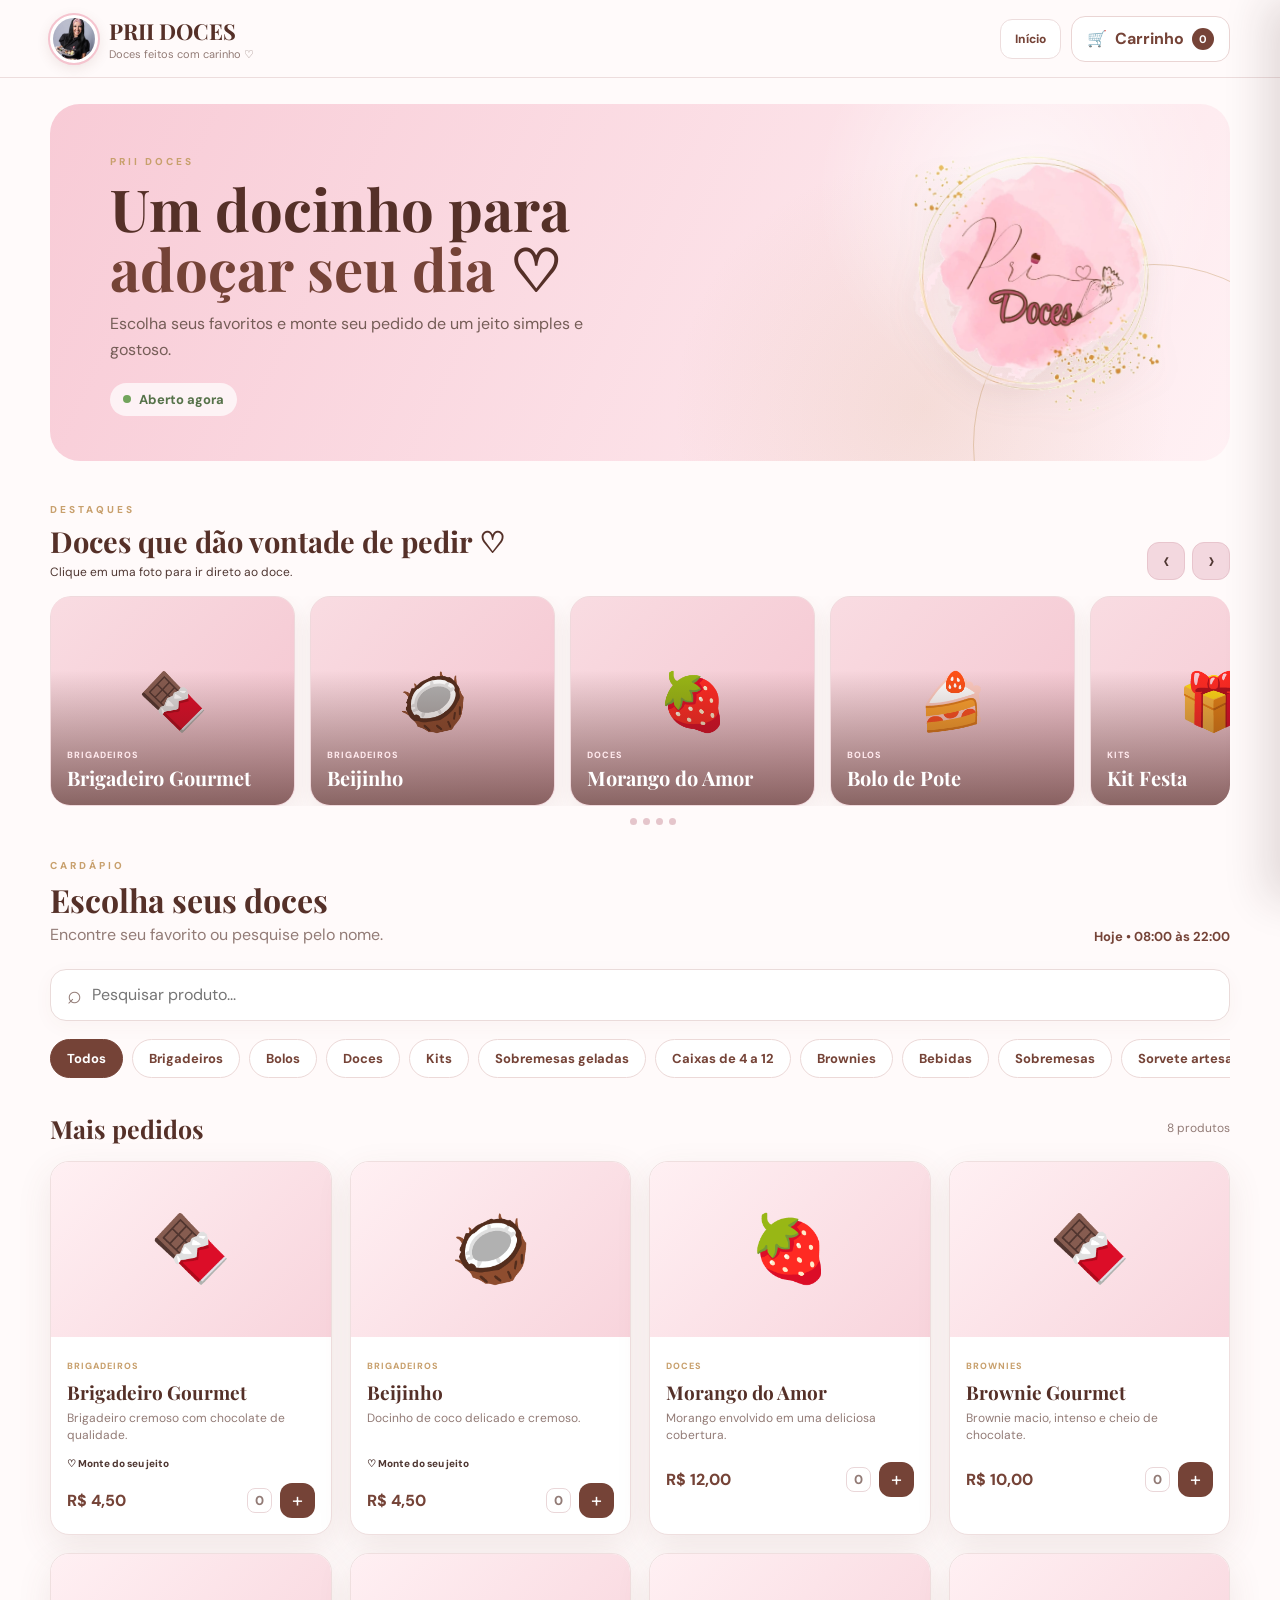
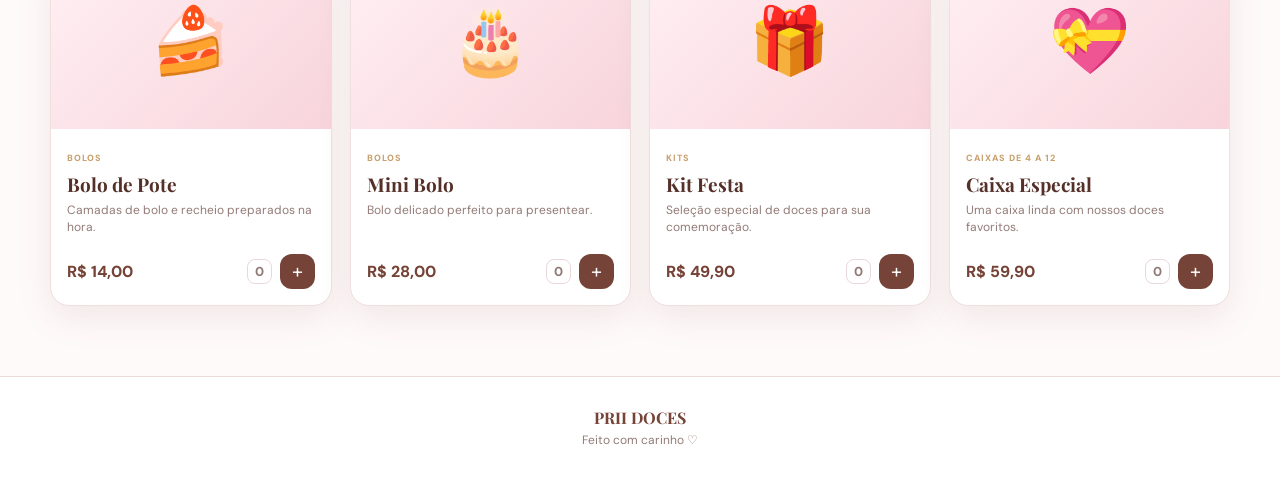
==== commit fce57fbe: "Add files via upload" ====
--- a/cardapio.html
+++ b/cardapio.html
@@ -325,12 +325,32 @@
         <p id="changePreview" class="change-preview">Informe o valor que você vai entregar.</p>
       </div>
 
+      <!-- Cliente escolhe entrega ou retirada antes de enviar o pedido. -->
+      <label>
+        Como deseja receber?
+        <select id="deliveryMethod">
+          <option value="Entrega com frete">Entrega com frete</option>
+          <option value="Retirada no local">Retirada no local</option>
+        </select>
+      </label>
+
+      <p class="checkout-delivery-note" id="deliveryMethodNote">
+        A taxa fixa de entrega é R$ 3,00. Na retirada no local, não há taxa.
+      </p>
+
+      <!-- Resumo financeiro atualizado conforme a forma de recebimento escolhida. -->
+      <section class="checkout-total-box" aria-label="Resumo do pedido">
+        <div><span>Subtotal dos produtos</span><strong id="checkoutSubtotal">R$ 0,00</strong></div>
+        <div><span>Taxa de entrega</span><strong id="checkoutDeliveryFee">R$ 3,00</strong></div>
+        <div class="checkout-grand-total"><span>Total do pedido</span><strong id="checkoutGrandTotal">R$ 3,00</strong></div>
+      </section>
+
       <label>
         Endereço / observação
         <textarea
           id="address"
           rows="3"
-          placeholder="Endereço para entrega ou observações"
+          placeholder="Informe o endereço para entrega ou escreva uma observação (opcional para retirada)"
         ></textarea>
       </label>
 
@@ -339,7 +359,7 @@
       </button>
 
       <small>
-        O número do WhatsApp será configurado na próxima etapa.
+        O total exibido inclui a taxa de entrega quando você escolher receber em casa.
       </small>
 
     </div>
--- a/css/cardapio.css
+++ b/css/cardapio.css
@@ -777,15 +777,40 @@
   font-weight: 800;
 }
 
+.product-add-controls {
+  display: flex;
+  align-items: center;
+  gap: 8px;
+}
+
+/* Número visível antes do botão +: 0 quando ainda não adicionou, 1, 2... depois. */
+.product-cart-quantity {
+  display: inline-grid;
+  min-width: 25px;
+  height: 25px;
+  padding: 0 5px;
+  place-items: center;
+  border: 1px solid var(--color-border, #ead7d9);
+  border-radius: 8px;
+  background: #fff;
+  color: var(--color-muted, #7a6569);
+  font-size: 13px;
+  font-weight: 800;
+  line-height: 1;
+}
+
+.product-cart-quantity.has-quantity {
+  border-color: var(--color-wine);
+  background: #fff0f3;
+  color: var(--color-wine);
+}
+
 .add-product {
   width: 35px;
   height: 35px;
-
   border-radius: 12px;
-
   background: var(--color-wine);
   color: #fff;
-
   font-size: 20px;
 }
 
@@ -1075,6 +1100,19 @@
   font-size: 10px;
 }
 
+
+
+/* Informação de frete na finalização do pedido */
+.checkout-delivery-note {
+  margin: -4px 0 14px;
+  padding: 10px 12px;
+  border: 1px solid #ead5d2;
+  border-radius: 10px;
+  background: #fff8f6;
+  color: #76564f;
+  font-size: 12px;
+  line-height: 1.45;
+}
 
 /* ============================================================
    09. FOOTER
@@ -1270,3 +1308,42 @@
 /* Separação site institucional / cardápio */
 .header-actions{display:flex;align-items:center;gap:10px}.header-home-link{display:inline-flex;align-items:center;height:40px;padding:0 14px;border:1px solid var(--border-color);border-radius:12px;background:#fff;color:var(--color-wine);font-size:12px;font-weight:800;text-decoration:none;transition:.2s}.header-home-link:hover{transform:translateY(-1px);border-color:var(--color-pink-strong)}
 @media(max-width:600px){.header-home-link{display:none}}
+
+
+/* ============================================================
+   RESUMO DO PEDIDO — subtotal, frete e total final
+   ============================================================ */
+.checkout-total-box {
+  display: grid;
+  gap: 10px;
+  margin: 4px 0 18px;
+  padding: 16px;
+  border: 1px solid #ead5d8;
+  border-radius: 14px;
+  background: #fff7f8;
+}
+.checkout-total-box > div {
+  display: flex;
+  align-items: center;
+  justify-content: space-between;
+  gap: 14px;
+  color: var(--color-muted);
+  font-size: 13px;
+}
+.checkout-total-box strong {
+  color: var(--color-text);
+  font-size: 14px;
+  white-space: nowrap;
+}
+.checkout-total-box .checkout-grand-total {
+  margin-top: 3px;
+  padding-top: 12px;
+  border-top: 1px solid #e8cbd1;
+  color: var(--color-wine-dark);
+  font-size: 15px;
+  font-weight: 800;
+}
+.checkout-total-box .checkout-grand-total strong {
+  color: var(--color-wine-dark);
+  font-size: 21px;
+}
